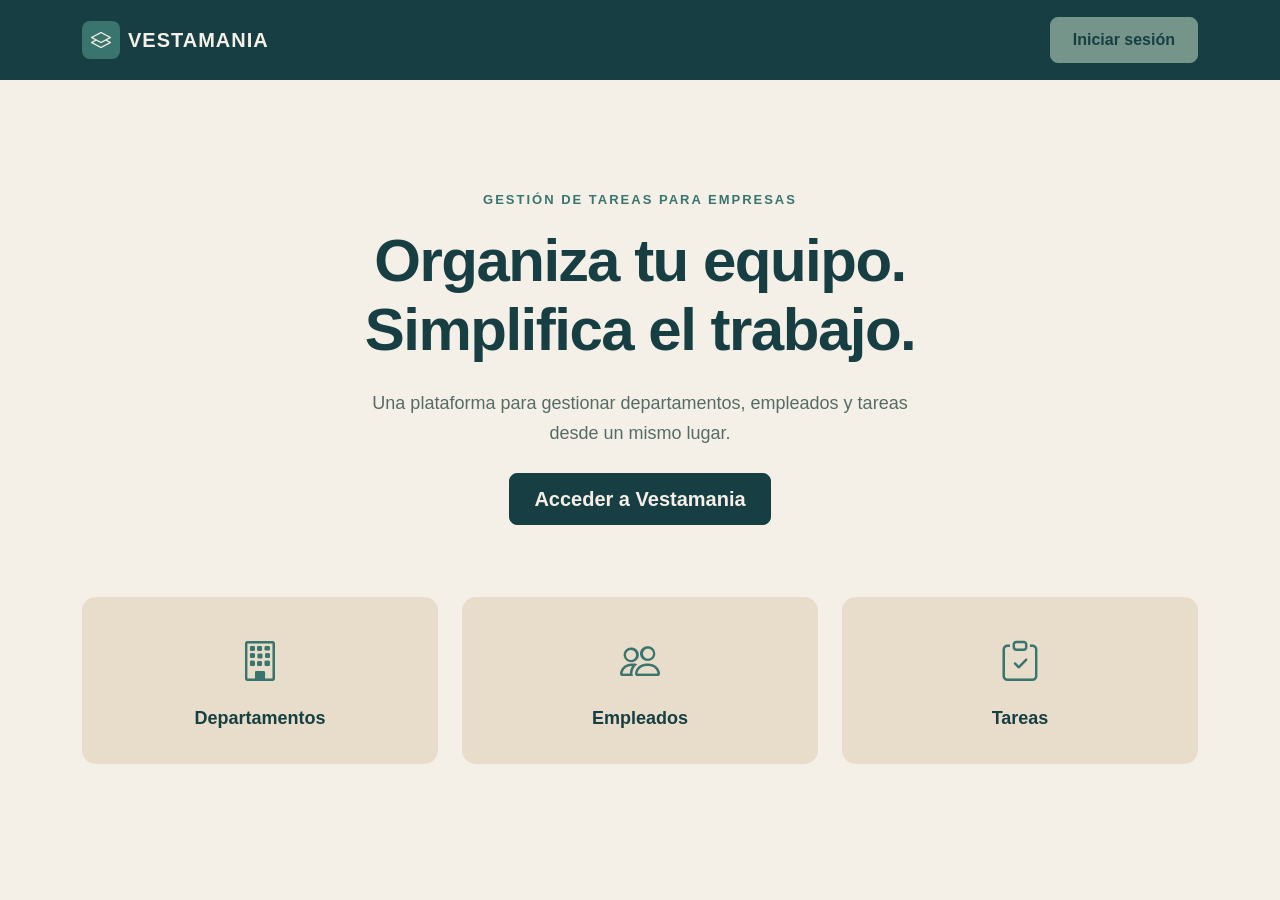
==== Front/index.html @ 33fcc85e "Commit css js" ====
<!DOCTYPE html>
<html lang="es">

<head>
    <meta charset="UTF-8">
    <meta name="viewport" content="width=device-width, initial-scale=1.0">
    <title>Vestamania | Gestión de tareas</title>

    <!-- Bootstrap 5 -->
    <link href="https://cdn.jsdelivr.net/npm/bootstrap@5.3.8/dist/css/bootstrap.min.css" rel="stylesheet">

    <!-- Bootstrap Icons -->
    <link href="https://cdn.jsdelivr.net/npm/bootstrap-icons@1.13.1/font/bootstrap-icons.min.css" rel="stylesheet">

    <!-- Estilos propios -->
    <link rel="stylesheet" href="../css/style.css">
</head>

<body>

    <!-- BARRA DE NAVEGACIÓN -->
    <header>
        <nav class="navbar navbar-expand-lg bg-white border-bottom">
            <div class="container py-2">

                <a class="navbar-brand d-flex align-items-center gap-2" href="index.html">
                    <span class="logo-icon">
                        <i class="bi bi-layers"></i>
                    </span>
                    <span class="fw-bold">VESTAMANIA</span>
                </a>

                <a href="login.html" class="btn btn-vestamania">
                    Iniciar sesión
                </a>

            </div>
        </nav>
    </header>

    <!-- CONTENIDO PRINCIPAL -->
    <main>
        <section class="hero">
            <div class="container text-center">

                <p class="hero-label mb-3">
                    GESTIÓN DE TAREAS PARA EMPRESAS
                </p>

                <h1 class="hero-title mb-4">
                    Organiza tu equipo.<br>
                    Simplifica el trabajo.
                </h1>

                <p class="hero-description mx-auto mb-4">
                    Una plataforma para gestionar departamentos,
                    empleados y tareas desde un mismo lugar.
                </p>

                <a href="login.html" class="btn btn-vestamania btn-lg px-4">
                    Acceder a Vestamania
                </a>

                <!-- TARJETAS -->
                <div class="row g-4 justify-content-center mt-5">

                    <!-- DEPARTAMENTOS -->
                    <div class="col-12 col-md-4">
                        <button type="button" class="feature-card w-100 h-100 border-0" data-bs-toggle="modal"
                            data-bs-target="#modalDepartamentos">
                            <i class="bi bi-building fs-1"></i>
                            <h3>Departamentos</h3>
                        </button>
                    </div>

                    <!-- EMPLEADOS -->
                    <div class="col-12 col-md-4">
                        <button type="button" class="feature-card w-100 h-100 border-0" data-bs-toggle="modal"
                            data-bs-target="#modalEmpleados">
                            <i class="bi bi-people fs-1"></i>
                            <h3>Empleados</h3>
                        </button>
                    </div>

                    <!-- TAREAS -->
                    <div class="col-12 col-md-4">
                        <button type="button" class="feature-card w-100 h-100 border-0" data-bs-toggle="modal"
                            data-bs-target="#modalTareas">
                            <i class="bi bi-clipboard-check fs-1"></i>
                            <h3>Tareas</h3>
                        </button>
                    </div>

                </div>
        </section>
    </main>
    <!-- ALERTA DE DEPARTAMENTOS -->
    <div class="modal fade" id="modalDepartamentos" tabindex="-1">
        <div class="modal-dialog modal-dialog-centered">
            <div class="modal-content modal-vestamania">

                <div class="modal-header">
                    <h5 class="modal-title">Acceso restringido</h5>
                    <button type="button" class="btn-close" data-bs-dismiss="modal"></button>
                </div>

                <div class="modal-body">
                    Esta sección solo puede verla el administrador.
                </div>

                <div class="modal-footer">
                    <button type="button" class="btn btn-secondary" data-bs-dismiss="modal">Cerrar</button>
                    <a href="login.html" class="btn btn-vestamania">
                        Iniciar sesión
                    </a>
                </div>

            </div>
        </div>
    </div>

    <!-- ALERTA DE EMPLEADOS -->
    <div class="modal fade" id="modalEmpleados" tabindex="-1">
        <div class="modal-dialog modal-dialog-centered">
            <div class="modal-content modal-vestamania">

                <div class="modal-header">
                    <h5 class="modal-title">Acceso restringido</h5>
                    <button type="button" class="btn-close" data-bs-dismiss="modal"></button>
                </div>

                <div class="modal-body">
                    Esta sección solo puede verla el administrador.
                </div>

                <div class="modal-footer">
                    <button type="button" class="btn btn-secondary" data-bs-dismiss="modal">Cerrar</button>
                    <a href="login.html" class="btn btn-vestamania">
                        Iniciar sesión
                    </a>
                </div>

            </div>
        </div>
    </div>

    <!-- ALERTA DE TAREAS -->
    <div class="modal fade" id="modalTareas" tabindex="-1">
        <div class="modal-dialog modal-dialog-centered">
            <div class="modal-content modal-vestamania">

                <div class="modal-header">
                    <h5 class="modal-title">Iniciar sesión</h5>
                    <button type="button" class="btn-close" data-bs-dismiss="modal"></button>
                </div>

                <div class="modal-body">
                    Inicia sesión para consultar tus tareas asignadas.
                </div>

                <div class="modal-footer">
                    <button type="button" class="btn btn-secondary" data-bs-dismiss="modal">Cerrar</button>
                    <a href="login.html" class="btn btn-vestamania">
                        Iniciar sesión
                    </a>
                </div>

            </div>
        </div>
    </div>
    <!-- Bootstrap JavaScript -->
    <script src="https://cdn.jsdelivr.net/npm/bootstrap@5.3.8/dist/js/bootstrap.bundle.min.js"></script>

    <!-- JavaScript propio -->
    <script src="../js/main.js"></script>

</body>

</html>
---- css/style.css ----
/* =====================================
   VESTAMANIA - ESTILOS GENERALES
   ===================================== */

:root {
    --petroleo: #173F43;
    --verde: #39746E;
    --cobre: #B87955;
    --arena: #E8DDCA;
    --crema: #F5F0E7;
    --texto-secundario: #566B65;
}

body {
    font-family: "Segoe UI", Arial, sans-serif;
    background-color: var(--crema);
    color: var(--petroleo);
}

/* =====================================
   BARRA DE NAVEGACION
   ===================================== */

.navbar {
    background-color: var(--petroleo) !important;
    border-bottom: none !important;
}

.navbar-brand,
.navbar-brand:hover {
    color: var(--crema);
    letter-spacing: 1px;
}

.logo-icon {
    display: inline-flex;
    align-items: center;
    justify-content: center;
    width: 38px;
    height: 38px;
    border-radius: 8px;
    background-color: var(--verde);
    color: var(--crema);
    font-size: 20px;
}

/* Enlace de volver al inicio del login */

.navbar a.text-secondary {
    color: var(--crema) !important;
}

.navbar a.text-secondary:hover {
    color: var(--cobre) !important;
}

/* =====================================
   BOTONES PERSONALIZADOS
   ===================================== */

.btn-vestamania {
    background-color: var(--petroleo);
    color: var(--crema);
    border: 1px solid var(--petroleo);
    border-radius: 8px;
    padding: 10px 22px;
    font-weight: 600;
    transition: all 0.2s ease;
}

.btn-vestamania:hover {
    background-color: var(--verde);
    border-color: var(--verde);
    color: var(--crema);
}

.navbar .btn-vestamania {
    background-color: #75958A;
    border-color: #75958A;
    color: #173F43;
}

.navbar .btn-vestamania:hover {
    background-color: #5F7E74;
    border-color: #5F7E74;
    color: #FFFFFF;
}

/* =====================================
   INDEX - PAGINA PRINCIPAL
   ===================================== */

.hero {
    background-color: var(--crema);
    padding: 110px 0 100px;
}

.hero-label {
    color: var(--verde);
    font-size: 13px;
    font-weight: 700;
    letter-spacing: 2px;
}

.hero-title {
    color: var(--petroleo);
    font-size: clamp(36px, 5vw, 60px);
    font-weight: 700;
    line-height: 1.15;
    letter-spacing: -1.5px;
}

.hero-description {
    max-width: 580px;
    color: var(--texto-secundario);
    font-size: 18px;
    line-height: 1.7;
}

/* Tarjetas de departamentos, empleados y tareas */

.feature-card {
    background-color: var(--arena);
    color: var(--petroleo);
    border-radius: 14px;
    padding: 35px 20px;
    transition: transform 0.2s ease,
                box-shadow 0.2s ease;
}

.feature-card i {
    color: var(--verde);
}

.feature-card:hover {
    transform: translateY(-5px);
    box-shadow: 0 10px 25px rgba(23, 63, 67, 0.12);
}

.feature-card h3 {
    font-size: 18px;
    font-weight: 600;
    margin-top: 16px;
    margin-bottom: 0;
}

/* =====================================
   LOGIN - INICIO DE SESION
   ===================================== */

.login-page {
    background-color: var(--crema);
    min-height: 100vh;
}

.login-content {
    min-height: calc(100vh - 75px);
    padding-top: 35px;
    padding-bottom: 35px;
}

.login-card {
    background-color: #FFFDF9;
    border: 1px solid var(--arena);
    border-radius: 16px;
}

.login-card h1 {
    color: var(--petroleo);
}

.login-card .text-secondary {
    color: var(--texto-secundario) !important;
}

.login-card .form-label {
    color: var(--petroleo);
    font-weight: 500;
}

.login-card .form-control {
    padding: 12px;
    border-color: #C9C4B8;
}

.login-card .form-control:focus {
    border-color: var(--verde);
    box-shadow: 0 0 0 0.2rem rgba(57, 116, 110, 0.15);
}

.login-card .btn-vestamania {
    padding: 12px;
}

.login-card .btn-outline-secondary {
    border-color: #C9C4B8;
    color: var(--verde);
}

.login-card .btn-outline-secondary:hover {
    background-color: var(--arena);
    color: var(--petroleo);
}

/* =====================================
   PANEL DEL ADMINISTRADOR
   ===================================== */

.admin-page {
    background-color: var(--crema);
}

.admin-navbar {
    background-color: var(--petroleo);
    min-height: 76px;
}

.admin-role {
    color: var(--arena);
    font-size: 14px;
}

.admin-icon-btn {
    color: var(--crema);
    font-size: 20px;
    border: none;
}

.admin-icon-btn:hover {
    color: var(--cobre);
}

.admin-sidebar {
    background-color: var(--arena);
    min-height: calc(100vh - 76px);
}

.sidebar-label {
    font-size: 11px;
    font-weight: 700;
    letter-spacing: 2px;
    color: var(--texto-secundario);
}

.admin-sidebar .nav-link {
    color: var(--petroleo);
    padding: 13px 15px;
    border-radius: 9px;
    font-weight: 500;
    transition: background-color 0.2s;
}

.admin-sidebar .nav-link:hover {
    background-color: rgba(57, 116, 110, 0.12);
}

.admin-sidebar .nav-link.active {
    background-color: var(--petroleo);
    color: var(--crema);
}

.admin-main {
    min-height: calc(100vh - 76px);
}

.admin-main h1 {
    color: var(--petroleo);
}

.admin-eyebrow {
    color: var(--verde);
    font-size: 12px;
    font-weight: 700;
    letter-spacing: 2px;
}

.admin-muted {
    color: var(--texto-secundario);
}

/* Tarjetas de estadísticas */

.admin-stat-card {
    background-color: #FFFDF9;
    border: 1px solid var(--arena);
    border-radius: 14px;
    padding: 25px;
    height: 100%;
}

.admin-stat-card i {
    color: var(--verde);
    font-size: 28px;
}

.admin-stat-card p {
    margin: 16px 0 8px;
    color: var(--texto-secundario);
    font-size: 14px;
}

.admin-stat-card h2 {
    color: var(--petroleo);
    font-size: 28px;
    font-weight: 700;
    margin: 0;
}

/* Caja de accesos rápidos */

.admin-panel-box {
    background-color: #FFFDF9;
    border: 1px solid var(--arena);
    border-radius: 14px;
    padding: 30px;
}

.btn-cobre {
    background-color: var(--cobre);
    border: 1px solid var(--cobre);
    color: var(--petroleo);
    border-radius: 8px;
    padding: 10px 20px;
    font-weight: 600;
}

.btn-cobre:hover {
    background-color: var(--arena);
    border-color: var(--arena);
    color: var(--petroleo);
}

/* Adaptación a pantallas pequeñas */

@media (max-width: 991px) {
    .admin-sidebar {
        min-height: auto;
    }

    .admin-main {
        min-height: auto;
    }
}


/* =====================================
   GESTIÓN DE DEPARTAMENTOS
   ===================================== */

.tabla-vestamania {
    --bs-table-bg: transparent;
    --bs-table-hover-bg: #F5F0E7;
}

.tabla-vestamania thead th {
    color: var(--petroleo);
    font-size: 14px;
    border-bottom: 2px solid var(--arena);
    padding: 15px 12px;
}

.tabla-vestamania tbody td {
    padding: 16px 12px;
    color: var(--texto-secundario);
    border-bottom-color: var(--arena);
}

.btn-accion {
    border: none;
    background: transparent;
    font-size: 18px;
    padding: 5px 9px;
}

.btn-editar {
    color: var(--verde);
}

.btn-eliminar {
    color: #A65C48;
}

.btn-accion:hover {
    background-color: var(--crema);
    border-radius: 6px;
}

.modal-vestamania {
    background-color: #FFFDF9;
    border: none;
    border-radius: 14px;
}

.modal-vestamania .modal-header,
.modal-vestamania .modal-footer {
    border-color: var(--arena);
}

.modal-vestamania .modal-title {
    color: var(--petroleo);
    font-weight: 700;
}

/* =====================================
   PAGINA DE EMPLEADOS
   ===================================== */

/* Etiqueta de empleado activo */

.badge-activo {
    background-color: #DDECE4;
    color: #27654C;
    padding: 7px 12px;
    font-weight: 600;
    border-radius: 20px;
}

/* Etiqueta de empleado inactivo */

.badge-inactivo {
    background-color: #F1DDD2;
    color: #94563D;
    padding: 7px 12px;
    font-weight: 600;
    border-radius: 20px;
}

/* Campos del formulario */

.modal-vestamania .form-control,
.modal-vestamania .form-select {
    border: 1px solid #C9C4B8;
    border-radius: 8px;
    padding: 11px 12px;
}

.modal-vestamania .form-control:focus,
.modal-vestamania .form-select:focus {
    border-color: var(--verde);
    box-shadow: 0 0 0 0.2rem rgba(57, 116, 110, 0.15);
}

/* Buscador */

.admin-panel-box .input-group-text {
    background-color: var(--arena);
    border-color: #C9C4B8;
    color: var(--petroleo);
}



/* =====================================
   GESTIÓN DE TAREAS - VESTAMANIA
   ===================================== */

/* Tarjetas de resumen */

.tarea-resumen {
    background-color: #FFFDF9;
    border: 1px solid var(--arena);
    border-radius: 14px;
    padding: 25px;
    height: 100%;
}

.tarea-resumen-icon {
    width: 45px;
    height: 45px;
    background-color: var(--arena);
    color: var(--verde);
    border-radius: 10px;

    display: flex;
    align-items: center;
    justify-content: center;

    font-size: 22px;
}

.tarea-resumen p {
    margin-top: 18px;
    margin-bottom: 5px;
    color: var(--texto-secundario);
    font-size: 14px;
}

.tarea-resumen h2 {
    color: var(--petroleo);
    font-size: 30px;
    font-weight: 700;
    margin-bottom: 0;
}

/* Estados de las tareas */

.estado-pendiente {
    background-color: #F4E3D8;
    color: #865137;
}

.estado-curso {
    background-color: #DCEBE7;
    color: #265F5B;
}

.estado-finalizada {
    background-color: #E2ECDD;
    color: #386444;
}

.estado-pendiente,
.estado-curso,
.estado-finalizada {
    padding: 8px 12px;
    border-radius: 20px;
    font-weight: 600;
}

/* Prioridad */

.prioridad-alta {
    color: #A34B3F;
    font-weight: 600;
}

.prioridad-media {
    color: #9B6B37;
    font-weight: 600;
}

.prioridad-baja {
    color: #39746E;
    font-weight: 600;
}

/* Filtros */

.admin-panel-box .form-select,
.admin-panel-box .form-control {
    border-color: #C9C4B8;
    border-radius: 8px;
    color: var(--petroleo);
}

.admin-panel-box .form-select:focus,
.admin-panel-box .form-control:focus {
    border-color: var(--verde);
    box-shadow: 0 0 0 0.2rem rgba(57, 116, 110, 0.15);
}




/* =====================================
   PANEL DEL EMPLEADO - VESTAMANIA
   ===================================== */

.empleado-page {
    background-color: var(--crema);
    min-height: 100vh;
}

/* Barra superior */

.empleado-navbar {
    background-color: var(--petroleo);
    min-height: 76px;
}

.empleado-rol {
    color: var(--arena);
    font-size: 14px;
}

.empleado-notificacion {
    color: var(--crema);
    border: none;
    font-size: 20px;
}

.empleado-notificacion:hover {
    color: var(--cobre);
}

/* Contenido principal */

.empleado-main {
    max-width: 1050px;
    padding-top: 65px;
    padding-bottom: 65px;
}

.empleado-main h1 {
    color: var(--petroleo);
    font-size: clamp(28px, 4vw, 40px);
}

/* Tarjeta de tarea actual */

.tarea-actual {
    background-color: #FFFDF9;
    border: 1px solid var(--arena);
    border-radius: 16px;
    padding: 35px;
    box-shadow: 0 6px 20px rgba(23, 63, 67, 0.06);
}

.tarea-actual h2 {
    color: var(--petroleo);
}

.tarea-actual h2 i {
    color: var(--verde);
}

.tarea-titulo {
    color: var(--petroleo);
    font-size: 26px;
    font-weight: 700;
}

/* Información de la tarea */

.tarea-detalles {
    background-color: var(--crema);
    border-radius: 10px;
    padding: 18px;
    color: var(--texto-secundario);
}

.tarea-detalles i {
    color: var(--verde);
}

/* Botones */

.empleado-btn-tarea {
    padding: 14px 18px;
    font-size: 15px;
}

.btn-verde {
    background-color: var(--verde);
    color: var(--crema);
    border: 1px solid var(--verde);
    border-radius: 8px;
    padding: 11px 20px;
    font-weight: 600;
}

.btn-verde:hover {
    background-color: var(--petroleo);
    border-color: var(--petroleo);
    color: var(--crema);
}

/* Comunicación interna */

.empleado-comunicacion {
    background-color: var(--arena);
    border-radius: 14px;
    padding: 30px;
}

.empleado-comunicacion h2 {
    color: var(--petroleo);
}

.empleado-comunicacion h2 i {
    color: var(--verde);
}

.empleado-comunicacion p {
    color: var(--texto-secundario);
    line-height: 1.7;
}

/* Adaptación a móviles */

@media (max-width: 768px) {

    .empleado-main {
        padding-top: 40px;
        padding-bottom: 40px;
    }

    .tarea-actual {
        padding: 25px 20px;
    }

    .tarea-titulo {
        font-size: 22px;
    }

    .empleado-comunicacion {
        padding: 25px 20px;
    }

    .empleado-comunicacion .btn-verde {
        width: 100%;
    }

}

/* =====================================
   MENSAJERÍA - VESTAMANIA
   ===================================== */

/* Página */

.mensajes-page {
    background-color: var(--crema);
    min-height: 100vh;
}

.mensajes-navbar {
    background-color: var(--petroleo);
    min-height: 76px;
}

.mensajes-main {
    padding-top: 40px;
    padding-bottom: 40px;
}

.mensajes-main h1 {
    color: var(--petroleo);
}

/* Contenedor general del chat */

.mensajes-contenedor {
    background-color: #FFFDF9;
    border: 1px solid var(--arena);
    border-radius: 16px;
    overflow: hidden;
    min-height: 610px;
}

/* Columna de conversaciones */

.mensajes-sidebar {
    background-color: var(--arena);
    border-right: 1px solid #D3C6B4;
}

.mensajes-sidebar h2 {
    color: var(--petroleo);
}

.mensajes-seccion {
    color: var(--texto-secundario);
    font-size: 11px;
    font-weight: 700;
    letter-spacing: 1.5px;
}

.mensajes-sidebar .input-group-text {
    background-color: #FFFDF9;
    border-color: #C9C4B8;
    color: var(--verde);
}

.mensajes-sidebar .form-control {
    border-color: #C9C4B8;
}

/* Elementos de conversación */

.conversacion-item {
    display: flex;
    align-items: center;
    gap: 12px;
    padding: 13px;
    border-radius: 10px;
    text-decoration: none;
    color: var(--petroleo);
    transition: background-color 0.2s;
}

.conversacion-item:hover {
    background-color: #D8CBB8;
    color: var(--petroleo);
}

.conversacion-item.seleccionado {
    background-color: var(--petroleo);
    color: var(--crema);
}

.conversacion-item strong {
    display: block;
    font-size: 14px;
}

.conversacion-item small {
    display: block;
    font-size: 12px;
    opacity: 0.75;
}

.conversacion-icono,
.conversacion-avatar {
    width: 42px;
    height: 42px;
    flex-shrink: 0;
    border-radius: 10px;
    background-color: #DCEBE7;
    color: var(--verde);

    display: flex;
    align-items: center;
    justify-content: center;

    font-size: 18px;
}

.conversacion-avatar {
    border-radius: 50%;
    font-size: 12px;
    font-weight: 700;
}

.conversacion-item.seleccionado .conversacion-icono {
    background-color: var(--verde);
    color: var(--crema);
}

/* Zona del chat */

.mensajes-chat {
    display: flex;
    flex-direction: column;
    min-height: 610px;
    background-color: #FFFDF9;
}

/* Cabecera */

.chat-cabecera {
    display: flex;
    align-items: center;
    justify-content: space-between;
    gap: 15px;

    padding: 20px 25px;
    border-bottom: 1px solid var(--arena);
}

.chat-cabecera h2 {
    color: var(--petroleo);
}

.chat-icono {
    display: flex;
    align-items: center;
    justify-content: center;

    width: 45px;
    height: 45px;
    border-radius: 10px;

    background-color: #DCEBE7;
    color: var(--verde);
    font-size: 22px;
}

.chat-tipo {
    background-color: var(--arena);
    color: var(--petroleo);
    padding: 8px 12px;
}

/* Área de mensajes */

.chat-mensajes {
    display: flex;
    flex-direction: column;
    gap: 18px;
    flex: 1;

    padding: 30px;
    background-color: #F9F6F0;
}

.chat-fecha {
    align-self: center;
    background-color: var(--arena);
    color: var(--texto-secundario);

    padding: 6px 16px;
    border-radius: 20px;
    font-size: 12px;
    margin-bottom: 8px;
}

/* Mensajes recibidos */

.mensaje-recibido {
    align-self: flex-start;
    max-width: 75%;

    padding: 14px 18px;
    background-color: #FFFFFF;
    border: 1px solid var(--arena);
    border-radius: 14px 14px 14px 4px;

    color: var(--petroleo);
    font-size: 14px;
}

.mensaje-autor {
    display: block;
    color: var(--verde);
    font-weight: 700;
    font-size: 12px;
    margin-bottom: 7px;
}

/* Mensajes enviados */

.mensaje-enviado {
    align-self: flex-end;
    max-width: 75%;

    padding: 14px 18px;
    background-color: #DCEBE7;
    border-radius: 14px 14px 4px 14px;

    color: var(--petroleo);
    font-size: 14px;
}

.mensaje-hora {
    display: block;
    color: var(--texto-secundario);
    font-size: 11px;
    text-align: right;
    margin-top: 5px;
}

/* Zona para escribir */

.chat-escribir {
    background-color: #FFFDF9;
    border-top: 1px solid var(--arena);
    padding: 20px 25px;
}

.chat-escribir .form-control {
    padding: 13px 15px;
    border-color: #C9C4B8;
    border-radius: 9px;
}

.chat-escribir .form-control:focus {
    border-color: var(--verde);
    box-shadow: 0 0 0 0.2rem rgba(57, 116, 110, 0.15);
}

.chat-btn-enviar {
    min-width: 48px;
    height: 48px;
    font-size: 18px;
}

/* Adaptación a móviles */

@media (max-width: 767px) {

    .mensajes-sidebar {
        border-right: none;
        border-bottom: 1px solid #D3C6B4;
    }

    .mensajes-chat {
        min-height: 480px;
    }

    .chat-cabecera,
    .chat-escribir {
        padding: 16px;
    }

    .chat-mensajes {
        padding: 18px;
    }

    .mensaje-recibido,
    .mensaje-enviado {
        max-width: 90%;
    }
}


/* =====================================
   CHAT PRIVADO - VESTAMANIA
   ===================================== */

.chat-titulo-pagina {
    color: var(--petroleo);
}

/* Ventana principal del empleado */

.chat-privado {
    max-width: 950px;
    margin: 0 auto;
    background-color: #FFFDF9;
    border: 1px solid var(--arena);
    border-radius: 16px;
    overflow: hidden;
}

/* Cabecera de conversación */

.chat-privado-cabecera {
    display: flex;
    align-items: center;
    gap: 15px;
    padding: 20px 25px;
    background-color: #FFFDF9;
    border-bottom: 1px solid var(--arena);
}

.chat-privado-cabecera h2 {
    color: var(--petroleo);
}

.chat-avatar {
    width: 48px;
    height: 48px;
    flex-shrink: 0;
    border-radius: 50%;
    background-color: #DCEBE7;
    color: var(--verde);

    display: flex;
    align-items: center;
    justify-content: center;

    font-size: 24px;
}

/* Zona donde aparecerán los mensajes */

.chat-privado-mensajes {
    min-height: 430px;
    padding: 25px;
    background-color: #F9F6F0;

    display: flex;
    flex-direction: column;
    gap: 15px;

    overflow-y: auto;
}

/* Estado inicial sin mensajes */

.chat-sin-mensajes {
    margin: auto;
    max-width: 350px;
    text-align: center;
    color: var(--texto-secundario);
}

.chat-sin-mensajes i {
    font-size: 45px;
    color: var(--verde);
}

.chat-sin-mensajes h3 {
    color: var(--petroleo);
}

/* Zona para escribir */

.chat-privado-pie {
    padding: 20px;
    background-color: #FFFDF9;
    border-top: 1px solid var(--arena);
}

.chat-privado-pie .form-control {
    padding: 13px;
    border: 1px solid #C9C4B8;
    border-radius: 9px;
}

.chat-privado-pie .form-control:focus {
    border-color: var(--verde);
    box-shadow: 0 0 0 0.2rem rgba(57, 116, 110, 0.15);
}

.chat-boton-enviar {
    min-width: 50px;
    height: 50px;
    font-size: 19px;
}

/* =====================================
   VISTA DEL ADMINISTRADOR
   ===================================== */

.chat-admin-contenedor {
    background-color: #FFFDF9;
    border: 1px solid var(--arena);
    border-radius: 16px;
    overflow: hidden;
}

.chat-admin-sidebar {
    background-color: var(--arena);
    border-right: 1px solid #D3C6B4;
}

.chat-admin-sidebar h2 {
    color: var(--petroleo);
}

.chat-admin-sidebar .input-group-text {
    background-color: #FFFDF9;
    border-color: #C9C4B8;
    color: var(--verde);
}

.chat-admin-sidebar .form-control {
    border-color: #C9C4B8;
}

.chat-admin-sidebar #listaConversaciones {
    color: var(--texto-secundario);
}

/* Conversación abierta */

.chat-admin-conversacion {
    display: flex;
    flex-direction: column;
    min-height: 610px;
}

.chat-admin-conversacion .chat-privado-mensajes {
    flex: 1;
}

/* Preparado para los mensajes reales */

.chat-burbuja-recibida {
    align-self: flex-start;
    max-width: 75%;
    padding: 14px 18px;
    border-radius: 14px 14px 14px 4px;
    background-color: #FFFDF9;
    border: 1px solid var(--arena);
    color: var(--petroleo);
}

.chat-burbuja-enviada {
    align-self: flex-end;
    max-width: 75%;
    padding: 14px 18px;
    border-radius: 14px 14px 4px 14px;
    background-color: #DCEBE7;
    color: var(--petroleo);
}

/* Adaptación a móviles */

@media (max-width: 767px) {

    .chat-admin-sidebar {
        border-right: none;
        border-bottom: 1px solid #D3C6B4;
    }

    .chat-privado-cabecera {
        padding: 15px;
    }

    .chat-privado-mensajes {
        min-height: 350px;
        padding: 15px;
    }

    .chat-privado-pie {
        padding: 12px;
    }

    .chat-burbuja-recibida,
    .chat-burbuja-enviada {
        max-width: 90%;
    }
}

/* Adaptación para móviles */

@media (max-width: 768px) {

    .tarea-resumen {
        padding: 20px;
    }

    .tarea-resumen h2 {
        font-size: 26px;
    }

}




























































































/* =====================================
   DISEÑO RESPONSIVE
   ===================================== */

@media (max-width: 768px) {
    .hero {
        padding: 70px 0;
    }

    .hero-description {
        font-size: 16px;
    }

    .feature-card {
        padding: 25px;
    }
}

@media (max-width: 576px) {
    .login-content {
        min-height: auto;
        padding-top: 60px;
    }
}

/* Tarjetas pulsables del inicio */

button.feature-card {
    cursor: pointer;
    font-family: inherit;
    text-align: center;
}

button.feature-card:focus-visible {
    outline: 3px solid var(--verde);
    outline-offset: 4px;
}
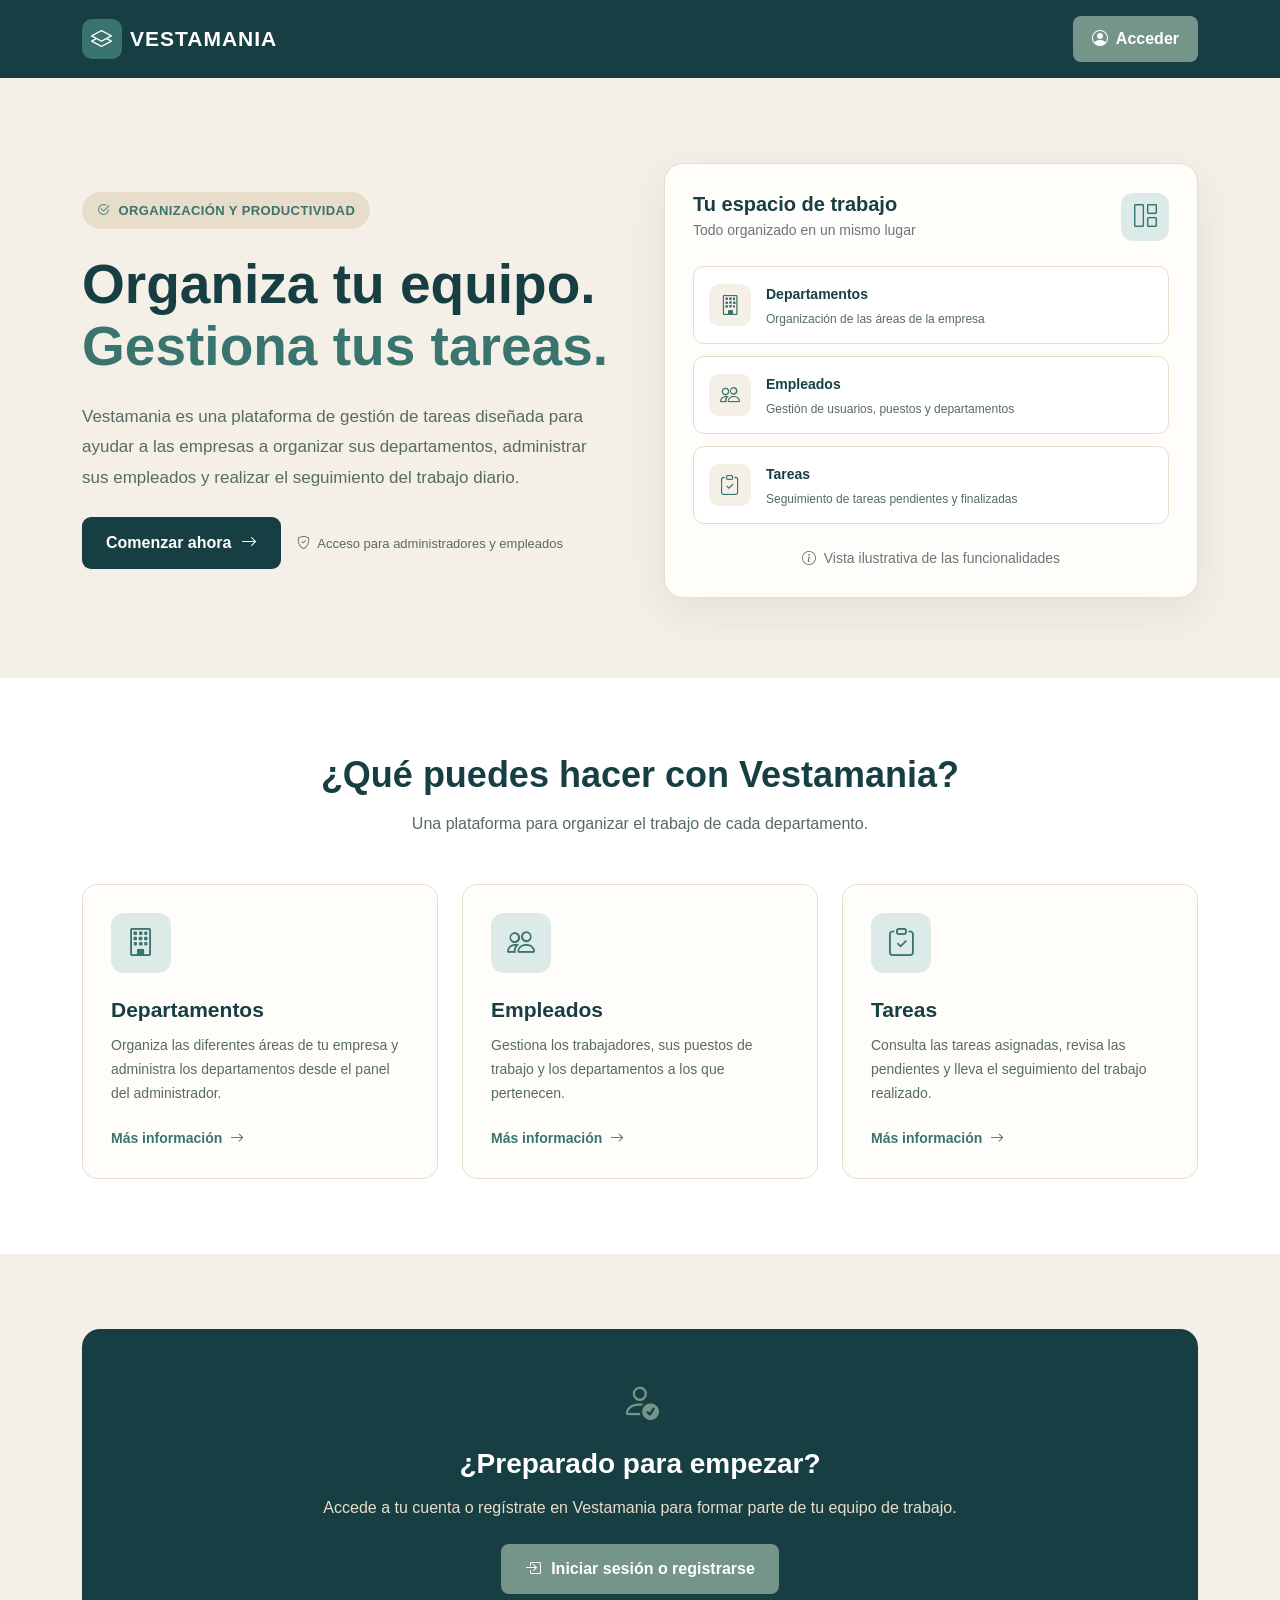
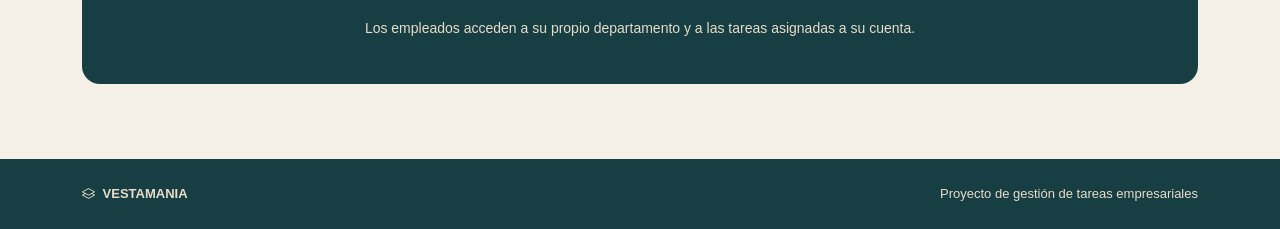
==== commit 753fe636: "Modificaciones cambiadas" ====
--- a/Front/index.html
+++ b/Front/index.html
@@ -1,179 +1,1050 @@
+
 <!DOCTYPE html>
 <html lang="es">
 
 <head>
     <meta charset="UTF-8">
     <meta name="viewport" content="width=device-width, initial-scale=1.0">
+
     <title>Vestamania | Gestión de tareas</title>
 
-    <!-- Bootstrap 5 -->
-    <link href="https://cdn.jsdelivr.net/npm/bootstrap@5.3.8/dist/css/bootstrap.min.css" rel="stylesheet">
-
-    <!-- Bootstrap Icons -->
-    <link href="https://cdn.jsdelivr.net/npm/bootstrap-icons@1.13.1/font/bootstrap-icons.min.css" rel="stylesheet">
-
-    <!-- Estilos propios -->
+    <!-- BOOTSTRAP 5 -->
+    <link
+        href="https://cdn.jsdelivr.net/npm/bootstrap@5.3.8/dist/css/bootstrap.min.css"
+        rel="stylesheet">
+
+    <!-- BOOTSTRAP ICONS -->
+    <link
+        href="https://cdn.jsdelivr.net/npm/bootstrap-icons@1.13.1/font/bootstrap-icons.min.css"
+        rel="stylesheet">
+
+    <!-- CSS DEL PROYECTO -->
     <link rel="stylesheet" href="../css/style.css">
+
+    <!-- ESTILOS DE LA PÁGINA PRINCIPAL -->
+    <style>
+
+        .inicio-pagina {
+            background-color: #F5F0E7;
+            color: #173F43;
+            min-height: 100vh;
+        }
+
+        /* BARRA DE NAVEGACIÓN */
+
+        .inicio-navbar {
+            background-color: #173F43;
+            padding: 14px 0;
+        }
+
+        .inicio-navbar .navbar-brand {
+            color: #FFFFFF;
+            font-size: 21px;
+            font-weight: 800;
+            letter-spacing: 1px;
+        }
+
+        .inicio-navbar .navbar-brand:hover {
+            color: #E8DDCA;
+        }
+
+        .inicio-logo {
+            display: inline-flex;
+            align-items: center;
+            justify-content: center;
+
+            width: 40px;
+            height: 40px;
+
+            background-color: #39746E;
+            border-radius: 10px;
+            color: #FFFFFF;
+            font-size: 21px;
+        }
+
+        .inicio-btn-acceso {
+            background-color: #75958A;
+            color: #FFFFFF;
+            border: none;
+            border-radius: 8px;
+            padding: 11px 19px;
+            font-weight: 600;
+            text-decoration: none;
+            transition: background-color 0.2s;
+        }
+
+        .inicio-btn-acceso:hover {
+            background-color: #5F7E74;
+            color: #FFFFFF;
+        }
+
+        /* PRESENTACIÓN */
+
+        .inicio-hero {
+            padding: 85px 0 80px;
+        }
+
+        .inicio-etiqueta {
+            display: inline-flex;
+            align-items: center;
+            gap: 8px;
+
+            padding: 9px 15px;
+
+            background-color: #E8DDCA;
+            color: #39746E;
+            border-radius: 30px;
+
+            font-size: 13px;
+            font-weight: 700;
+            letter-spacing: 0.4px;
+        }
+
+        .inicio-titulo {
+            font-size: clamp(35px, 4.3vw, 58px);
+            line-height: 1.13;
+            font-weight: 800;
+            color: #173F43;
+        }
+
+        .inicio-titulo span {
+            color: #39746E;
+        }
+
+        .inicio-descripcion {
+            max-width: 570px;
+            font-size: 17px;
+            line-height: 1.8;
+            color: #566B65;
+        }
+
+        .inicio-btn-principal {
+            display: inline-flex;
+            align-items: center;
+            justify-content: center;
+            gap: 10px;
+
+            padding: 14px 24px;
+            border-radius: 9px;
+
+            background-color: #173F43;
+            color: #FFFFFF;
+            text-decoration: none;
+            font-weight: 700;
+
+            transition: background-color 0.2s,
+                        transform 0.2s;
+        }
+
+        .inicio-btn-principal:hover {
+            background-color: #39746E;
+            color: #FFFFFF;
+            transform: translateY(-2px);
+        }
+
+        .inicio-ayuda {
+            color: #566B65;
+            font-size: 13px;
+        }
+
+        /* TARJETA DECORATIVA DEL HERO */
+
+        .inicio-vista {
+            background-color: #FFFDF9;
+            border: 1px solid #E8DDCA;
+            border-radius: 19px;
+            padding: 28px;
+
+            box-shadow: 0 15px 45px rgba(23, 63, 67, 0.09);
+        }
+
+        .inicio-vista-cabecera {
+            display: flex;
+            align-items: center;
+            justify-content: space-between;
+            gap: 12px;
+
+            margin-bottom: 25px;
+        }
+
+        .inicio-vista-icono {
+            display: flex;
+            align-items: center;
+            justify-content: center;
+
+            width: 48px;
+            height: 48px;
+            border-radius: 12px;
+
+            background-color: #DCEBE7;
+            color: #39746E;
+            font-size: 23px;
+        }
+
+        .inicio-vista-fila {
+            display: flex;
+            align-items: center;
+            gap: 15px;
+
+            padding: 15px;
+            margin-bottom: 12px;
+
+            border: 1px solid #E8DDCA;
+            border-radius: 11px;
+            background-color: #FFFFFF;
+        }
+
+        .inicio-vista-fila:last-child {
+            margin-bottom: 0;
+        }
+
+        .inicio-vista-fila > i {
+            display: flex;
+            align-items: center;
+            justify-content: center;
+
+            width: 42px;
+            height: 42px;
+            flex-shrink: 0;
+
+            background-color: #F5F0E7;
+            color: #39746E;
+            border-radius: 10px;
+            font-size: 20px;
+        }
+
+        .inicio-vista-fila strong {
+            color: #173F43;
+            font-size: 14px;
+        }
+
+        .inicio-vista-fila p {
+            margin: 4px 0 0;
+            color: #566B65;
+            font-size: 12px;
+        }
+
+        /* FUNCIONALIDADES */
+
+        .inicio-seccion {
+            padding: 75px 0;
+            background-color: #FFFFFF;
+        }
+
+        .inicio-seccion-titulo {
+            font-size: clamp(27px, 3vw, 36px);
+            font-weight: 800;
+            color: #173F43;
+        }
+
+        .inicio-seccion-descripcion {
+            color: #566B65;
+            font-size: 16px;
+        }
+
+        .inicio-tarjeta {
+            display: block;
+            width: 100%;
+            height: 100%;
+            padding: 28px;
+            text-align: left;
+
+            border: 1px solid #E8DDCA;
+            border-radius: 15px;
+            background-color: #FFFDF9;
+
+            cursor: pointer;
+            transition: transform 0.2s,
+                        box-shadow 0.2s,
+                        border-color 0.2s;
+        }
+
+        .inicio-tarjeta:hover {
+            transform: translateY(-5px);
+            border-color: #75958A;
+            box-shadow: 0 12px 28px rgba(23, 63, 67, 0.09);
+        }
+
+        .inicio-tarjeta:focus-visible {
+            outline: 3px solid #39746E;
+            outline-offset: 3px;
+        }
+
+        .inicio-tarjeta-icono {
+            display: flex;
+            align-items: center;
+            justify-content: center;
+
+            width: 60px;
+            height: 60px;
+            margin-bottom: 24px;
+
+            background-color: #DCEBE7;
+            color: #39746E;
+            border-radius: 13px;
+            font-size: 28px;
+        }
+
+        .inicio-tarjeta h3 {
+            font-size: 21px;
+            font-weight: 700;
+            color: #173F43;
+        }
+
+        .inicio-tarjeta p {
+            margin: 12px 0 20px;
+            color: #566B65;
+            line-height: 1.7;
+            font-size: 14px;
+        }
+
+        .inicio-tarjeta-enlace {
+            color: #39746E;
+            font-size: 14px;
+            font-weight: 700;
+        }
+
+        /* ACCESO Y REGISTRO */
+
+        .inicio-acceso {
+            padding: 75px 0;
+        }
+
+        .inicio-acceso-caja {
+            padding: 45px 30px;
+
+            background-color: #173F43;
+            border-radius: 18px;
+            text-align: center;
+        }
+
+        .inicio-acceso-caja h2 {
+            color: #FFFFFF;
+            font-weight: 800;
+        }
+
+        .inicio-acceso-caja p {
+            color: #E8DDCA;
+        }
+
+        .inicio-btn-claro {
+            display: inline-flex;
+            align-items: center;
+            gap: 10px;
+
+            padding: 13px 24px;
+
+            background-color: #75958A;
+            border-radius: 8px;
+            color: #FFFFFF;
+
+            font-weight: 700;
+            text-decoration: none;
+        }
+
+        .inicio-btn-claro:hover {
+            background-color: #5F7E74;
+            color: #FFFFFF;
+        }
+
+        /* FOOTER */
+
+        .inicio-footer {
+            padding: 25px 0;
+            background-color: #173F43;
+            color: #E8DDCA;
+            font-size: 13px;
+        }
+
+        /* MÓVILES */
+
+        @media (max-width: 768px) {
+
+            .inicio-hero {
+                padding: 55px 0;
+            }
+
+            .inicio-seccion,
+            .inicio-acceso {
+                padding: 50px 0;
+            }
+
+            .inicio-vista {
+                padding: 20px;
+            }
+
+            .inicio-tarjeta {
+                padding: 23px;
+            }
+
+        }
+
+    </style>
+
 </head>
 
-<body>
-
-    <!-- BARRA DE NAVEGACIÓN -->
-    <header>
-        <nav class="navbar navbar-expand-lg bg-white border-bottom">
-            <div class="container py-2">
-
-                <a class="navbar-brand d-flex align-items-center gap-2" href="index.html">
-                    <span class="logo-icon">
-                        <i class="bi bi-layers"></i>
-                    </span>
-                    <span class="fw-bold">VESTAMANIA</span>
-                </a>
-
-                <a href="login.html" class="btn btn-vestamania">
-                    Iniciar sesión
-                </a>
+<body class="inicio-pagina">
+
+    <!-- =====================================
+         BARRA DE NAVEGACIÓN
+         ===================================== -->
+
+    <nav class="navbar inicio-navbar">
+
+        <div class="container">
+
+            <!-- LOGOTIPO -->
+            <a class="navbar-brand d-flex align-items-center gap-2"
+               href="index.html">
+
+                <span class="inicio-logo">
+                    <i class="bi bi-layers"></i>
+                </span>
+
+                VESTAMANIA
+
+            </a>
+
+            <!-- ACCESO -->
+            <a href="login.html"
+               class="inicio-btn-acceso">
+
+                <i class="bi bi-person-circle me-1"></i>
+                Acceder
+
+            </a>
+
+        </div>
+
+    </nav>
+
+
+    <!-- =====================================
+         PRESENTACIÓN PRINCIPAL
+         ===================================== -->
+
+    <main>
+
+        <section class="inicio-hero">
+
+            <div class="container">
+
+                <div class="row align-items-center g-5">
+
+                    <!-- TEXTO PRINCIPAL -->
+                    <div class="col-lg-6">
+
+                        <span class="inicio-etiqueta mb-4">
+
+                            <i class="bi bi-check2-circle"></i>
+                            ORGANIZACIÓN Y PRODUCTIVIDAD
+
+                        </span>
+
+                        <h1 class="inicio-titulo mb-4">
+
+                            Organiza tu equipo.
+                            <span>
+                                Gestiona tus tareas.
+                            </span>
+
+                        </h1>
+
+                        <p class="inicio-descripcion mb-4">
+
+                            Vestamania es una plataforma de gestión
+                            de tareas diseñada para ayudar a las
+                            empresas a organizar sus departamentos,
+                            administrar sus empleados y realizar
+                            el seguimiento del trabajo diario.
+
+                        </p>
+
+                        <div class="d-flex flex-wrap
+                                    align-items-center gap-3">
+
+                            <a href="login.html"
+                               class="inicio-btn-principal">
+
+                                Comenzar ahora
+
+                                <i class="bi bi-arrow-right"></i>
+
+                            </a>
+
+                            <span class="inicio-ayuda">
+
+                                <i class="bi bi-shield-check me-1"></i>
+
+                                Acceso para administradores
+                                y empleados
+
+                            </span>
+
+                        </div>
+
+                    </div>
+
+
+                    <!-- VISTA ILUSTRATIVA -->
+                    <div class="col-lg-6">
+
+                        <div class="inicio-vista">
+
+                            <div class="inicio-vista-cabecera">
+
+                                <div>
+
+                                    <h2 class="h5 fw-bold mb-1">
+                                        Tu espacio de trabajo
+                                    </h2>
+
+                                    <p class="small text-secondary mb-0">
+                                        Todo organizado en un mismo lugar
+                                    </p>
+
+                                </div>
+
+                                <span class="inicio-vista-icono">
+                                    <i class="bi bi-grid-1x2"></i>
+                                </span>
+
+                            </div>
+
+                            <!-- DEPARTAMENTOS -->
+                            <div class="inicio-vista-fila">
+
+                                <i class="bi bi-building"></i>
+
+                                <div>
+
+                                    <strong>
+                                        Departamentos
+                                    </strong>
+
+                                    <p>
+                                        Organización de las áreas
+                                        de la empresa
+                                    </p>
+
+                                </div>
+
+                            </div>
+
+                            <!-- EMPLEADOS -->
+                            <div class="inicio-vista-fila">
+
+                                <i class="bi bi-people"></i>
+
+                                <div>
+
+                                    <strong>
+                                        Empleados
+                                    </strong>
+
+                                    <p>
+                                        Gestión de usuarios,
+                                        puestos y departamentos
+                                    </p>
+
+                                </div>
+
+                            </div>
+
+                            <!-- TAREAS -->
+                            <div class="inicio-vista-fila">
+
+                                <i class="bi bi-clipboard-check"></i>
+
+                                <div>
+
+                                    <strong>
+                                        Tareas
+                                    </strong>
+
+                                    <p>
+                                        Seguimiento de tareas
+                                        pendientes y finalizadas
+                                    </p>
+
+                                </div>
+
+                            </div>
+
+                            <p class="small text-secondary
+                                      text-center mt-4 mb-0">
+
+                                <i class="bi bi-info-circle me-1"></i>
+                                Vista ilustrativa de las funcionalidades
+
+                            </p>
+
+                        </div>
+
+                    </div>
+
+                </div>
 
             </div>
-        </nav>
-    </header>
-
-    <!-- CONTENIDO PRINCIPAL -->
-    <main>
-        <section class="hero">
-            <div class="container text-center">
-
-                <p class="hero-label mb-3">
-                    GESTIÓN DE TAREAS PARA EMPRESAS
-                </p>
-
-                <h1 class="hero-title mb-4">
-                    Organiza tu equipo.<br>
-                    Simplifica el trabajo.
-                </h1>
-
-                <p class="hero-description mx-auto mb-4">
-                    Una plataforma para gestionar departamentos,
-                    empleados y tareas desde un mismo lugar.
-                </p>
-
-                <a href="login.html" class="btn btn-vestamania btn-lg px-4">
-                    Acceder a Vestamania
-                </a>
-
-                <!-- TARJETAS -->
-                <div class="row g-4 justify-content-center mt-5">
+
+        </section>
+
+
+        <!-- =====================================
+             FUNCIONALIDADES
+             ===================================== -->
+
+        <section class="inicio-seccion" id="funcionalidades">
+
+            <div class="container">
+
+                <div class="text-center mb-5">
+
+                    <h2 class="inicio-seccion-titulo mb-3">
+                        ¿Qué puedes hacer con Vestamania?
+                    </h2>
+
+                    <p class="inicio-seccion-descripcion mb-0">
+                        Una plataforma para organizar el trabajo
+                        de cada departamento.
+                    </p>
+
+                </div>
+
+                <div class="row g-4">
 
                     <!-- DEPARTAMENTOS -->
-                    <div class="col-12 col-md-4">
-                        <button type="button" class="feature-card w-100 h-100 border-0" data-bs-toggle="modal"
-                            data-bs-target="#modalDepartamentos">
-                            <i class="bi bi-building fs-1"></i>
-                            <h3>Departamentos</h3>
+                    <div class="col-md-4">
+
+                        <button type="button"
+                                class="inicio-tarjeta"
+                                data-bs-toggle="modal"
+                                data-bs-target="#modalDepartamentos">
+
+                            <span class="inicio-tarjeta-icono">
+
+                                <i class="bi bi-building"></i>
+
+                            </span>
+
+                            <h3>
+                                Departamentos
+                            </h3>
+
+                            <p>
+                                Organiza las diferentes áreas de
+                                tu empresa y administra los
+                                departamentos desde el panel
+                                del administrador.
+                            </p>
+
+                            <span class="inicio-tarjeta-enlace">
+
+                                Más información
+                                <i class="bi bi-arrow-right ms-1"></i>
+
+                            </span>
+
                         </button>
+
                     </div>
 
+
                     <!-- EMPLEADOS -->
-                    <div class="col-12 col-md-4">
-                        <button type="button" class="feature-card w-100 h-100 border-0" data-bs-toggle="modal"
-                            data-bs-target="#modalEmpleados">
-                            <i class="bi bi-people fs-1"></i>
-                            <h3>Empleados</h3>
+                    <div class="col-md-4">
+
+                        <button type="button"
+                                class="inicio-tarjeta"
+                                data-bs-toggle="modal"
+                                data-bs-target="#modalEmpleados">
+
+                            <span class="inicio-tarjeta-icono">
+
+                                <i class="bi bi-people"></i>
+
+                            </span>
+
+                            <h3>
+                                Empleados
+                            </h3>
+
+                            <p>
+                                Gestiona los trabajadores,
+                                sus puestos de trabajo y
+                                los departamentos a los que
+                                pertenecen.
+                            </p>
+
+                            <span class="inicio-tarjeta-enlace">
+
+                                Más información
+                                <i class="bi bi-arrow-right ms-1"></i>
+
+                            </span>
+
                         </button>
+
                     </div>
 
+
                     <!-- TAREAS -->
-                    <div class="col-12 col-md-4">
-                        <button type="button" class="feature-card w-100 h-100 border-0" data-bs-toggle="modal"
-                            data-bs-target="#modalTareas">
-                            <i class="bi bi-clipboard-check fs-1"></i>
-                            <h3>Tareas</h3>
+                    <div class="col-md-4">
+
+                        <button type="button"
+                                class="inicio-tarjeta"
+                                data-bs-toggle="modal"
+                                data-bs-target="#modalTareas">
+
+                            <span class="inicio-tarjeta-icono">
+
+                                <i class="bi bi-clipboard-check"></i>
+
+                            </span>
+
+                            <h3>
+                                Tareas
+                            </h3>
+
+                            <p>
+                                Consulta las tareas asignadas,
+                                revisa las pendientes y lleva
+                                el seguimiento del trabajo
+                                realizado.
+                            </p>
+
+                            <span class="inicio-tarjeta-enlace">
+
+                                Más información
+                                <i class="bi bi-arrow-right ms-1"></i>
+
+                            </span>
+
                         </button>
+
                     </div>
 
                 </div>
+
+            </div>
+
         </section>
+
+
+        <!-- =====================================
+             INICIAR SESIÓN O REGISTRARSE
+             ===================================== -->
+
+        <section class="inicio-acceso">
+
+            <div class="container">
+
+                <div class="inicio-acceso-caja">
+
+                    <div class="mb-3">
+
+                        <i class="bi bi-person-check"
+                           style="font-size: 38px; color: #75958A;"></i>
+
+                    </div>
+
+                    <h2 class="h3 mb-3">
+
+                        ¿Preparado para empezar?
+
+                    </h2>
+
+                    <p class="mb-4">
+
+                        Accede a tu cuenta o regístrate en
+                        Vestamania para formar parte de
+                        tu equipo de trabajo.
+
+                    </p>
+
+                    <a href="login.html"
+                       class="inicio-btn-claro">
+
+                        <i class="bi bi-box-arrow-in-right"></i>
+
+                        Iniciar sesión o registrarse
+
+                    </a>
+
+                    <p class="small mt-4 mb-0">
+
+                        Los empleados acceden a su propio
+                        departamento y a las tareas asignadas
+                        a su cuenta.
+
+                    </p>
+
+                </div>
+
+            </div>
+
+        </section>
+
     </main>
-    <!-- ALERTA DE DEPARTAMENTOS -->
-    <div class="modal fade" id="modalDepartamentos" tabindex="-1">
+
+
+    <!-- =====================================
+         FOOTER
+         ===================================== -->
+
+    <footer class="inicio-footer">
+
+        <div class="container">
+
+            <div class="d-flex flex-wrap
+                        justify-content-between
+                        align-items-center gap-2">
+
+                <span class="fw-bold">
+
+                    <i class="bi bi-layers me-1"></i>
+                    VESTAMANIA
+
+                </span>
+
+                <span>
+                    Proyecto de gestión de tareas empresariales
+                </span>
+
+            </div>
+
+        </div>
+
+    </footer>
+
+
+    <!-- =====================================
+         MODAL DE DEPARTAMENTOS
+         ===================================== -->
+
+    <div class="modal fade"
+         id="modalDepartamentos"
+         tabindex="-1"
+         aria-labelledby="tituloModalDepartamentos"
+         aria-hidden="true">
+
         <div class="modal-dialog modal-dialog-centered">
-            <div class="modal-content modal-vestamania">
+
+            <div class="modal-content">
 
                 <div class="modal-header">
-                    <h5 class="modal-title">Acceso restringido</h5>
-                    <button type="button" class="btn-close" data-bs-dismiss="modal"></button>
+
+                    <h2 class="modal-title fs-5"
+                        id="tituloModalDepartamentos">
+
+                        <i class="bi bi-building me-2"></i>
+                        Gestión de departamentos
+
+                    </h2>
+
+                    <button type="button"
+                            class="btn-close"
+                            data-bs-dismiss="modal"
+                            aria-label="Cerrar">
+                    </button>
+
                 </div>
 
                 <div class="modal-body">
-                    Esta sección solo puede verla el administrador.
+
+                    <p>
+                        La creación, modificación y eliminación
+                        de departamentos corresponde al
+                        administrador de Vestamania.
+                    </p>
+
+                    <p class="mb-0 text-secondary small">
+                        Para acceder a estas funciones,
+                        inicia sesión con una cuenta
+                        de administrador autorizada.
+                    </p>
+
                 </div>
 
                 <div class="modal-footer">
-                    <button type="button" class="btn btn-secondary" data-bs-dismiss="modal">Cerrar</button>
-                    <a href="login.html" class="btn btn-vestamania">
+
+                    <button type="button"
+                            class="btn btn-outline-secondary"
+                            data-bs-dismiss="modal">
+                        Cerrar
+                    </button>
+
+                    <a href="login.html"
+                       class="btn btn-vestamania">
                         Iniciar sesión
                     </a>
+
                 </div>
 
             </div>
+
         </div>
+
     </div>
 
-    <!-- ALERTA DE EMPLEADOS -->
-    <div class="modal fade" id="modalEmpleados" tabindex="-1">
+
+    <!-- =====================================
+         MODAL DE EMPLEADOS
+         ===================================== -->
+
+    <div class="modal fade"
+         id="modalEmpleados"
+         tabindex="-1"
+         aria-labelledby="tituloModalEmpleados"
+         aria-hidden="true">
+
         <div class="modal-dialog modal-dialog-centered">
-            <div class="modal-content modal-vestamania">
+
+            <div class="modal-content">
 
                 <div class="modal-header">
-                    <h5 class="modal-title">Acceso restringido</h5>
-                    <button type="button" class="btn-close" data-bs-dismiss="modal"></button>
+
+                    <h2 class="modal-title fs-5"
+                        id="tituloModalEmpleados">
+
+                        <i class="bi bi-people me-2"></i>
+                        Gestión de empleados
+
+                    </h2>
+
+                    <button type="button"
+                            class="btn-close"
+                            data-bs-dismiss="modal"
+                            aria-label="Cerrar">
+                    </button>
+
                 </div>
 
                 <div class="modal-body">
-                    Esta sección solo puede verla el administrador.
+
+                    <p>
+                        El administrador podrá gestionar
+                        los empleados de la empresa,
+                        sus departamentos y sus puestos
+                        de trabajo.
+                    </p>
+
+                    <p class="mb-0 text-secondary small">
+                        Estas funciones están reservadas
+                        al rol de administrador.
+                    </p>
+
                 </div>
 
                 <div class="modal-footer">
-                    <button type="button" class="btn btn-secondary" data-bs-dismiss="modal">Cerrar</button>
-                    <a href="login.html" class="btn btn-vestamania">
+
+                    <button type="button"
+                            class="btn btn-outline-secondary"
+                            data-bs-dismiss="modal">
+                        Cerrar
+                    </button>
+
+                    <a href="login.html"
+                       class="btn btn-vestamania">
                         Iniciar sesión
                     </a>
+
                 </div>
 
             </div>
+
         </div>
+
     </div>
 
-    <!-- ALERTA DE TAREAS -->
-    <div class="modal fade" id="modalTareas" tabindex="-1">
+
+    <!-- =====================================
+         MODAL DE TAREAS
+         ===================================== -->
+
+    <div class="modal fade"
+         id="modalTareas"
+         tabindex="-1"
+         aria-labelledby="tituloModalTareas"
+         aria-hidden="true">
+
         <div class="modal-dialog modal-dialog-centered">
-            <div class="modal-content modal-vestamania">
+
+            <div class="modal-content">
 
                 <div class="modal-header">
-                    <h5 class="modal-title">Iniciar sesión</h5>
-                    <button type="button" class="btn-close" data-bs-dismiss="modal"></button>
+
+                    <h2 class="modal-title fs-5"
+                        id="tituloModalTareas">
+
+                        <i class="bi bi-clipboard-check me-2"></i>
+                        Gestión de tareas
+
+                    </h2>
+
+                    <button type="button"
+                            class="btn-close"
+                            data-bs-dismiss="modal"
+                            aria-label="Cerrar">
+                    </button>
+
                 </div>
 
                 <div class="modal-body">
-                    Inicia sesión para consultar tus tareas asignadas.
+
+                    <p>
+                        Las tareas se mostrarán según
+                        el usuario que haya iniciado sesión.
+                    </p>
+
+                    <p>
+                        <strong>Administrador:</strong>
+                        gestión de tareas y asignaciones.
+                    </p>
+
+                    <p>
+                        <strong>Empleado:</strong>
+                        consulta de sus propias tareas
+                        y seguimiento de su trabajo.
+                    </p>
+
+                    <p class="mb-0 text-secondary small">
+                        Debes iniciar sesión para entrar
+                        en tu espacio de trabajo.
+                    </p>
+
                 </div>
 
                 <div class="modal-footer">
-                    <button type="button" class="btn btn-secondary" data-bs-dismiss="modal">Cerrar</button>
-                    <a href="login.html" class="btn btn-vestamania">
+
+                    <button type="button"
+                            class="btn btn-outline-secondary"
+                            data-bs-dismiss="modal">
+                        Cerrar
+                    </button>
+
+                    <a href="login.html"
+                       class="btn btn-vestamania">
                         Iniciar sesión
                     </a>
+
                 </div>
 
             </div>
+
         </div>
+
     </div>
-    <!-- Bootstrap JavaScript -->
+
+
+    <!-- =====================================
+         JAVASCRIPT
+         ===================================== -->
+
+    <!-- BOOTSTRAP -->
     <script src="https://cdn.jsdelivr.net/npm/bootstrap@5.3.8/dist/js/bootstrap.bundle.min.js"></script>
 
-    <!-- JavaScript propio -->
+    <!-- JAVASCRIPT DEL PROYECTO -->
     <script src="../js/main.js"></script>
 
 </body>
-
-</html>+</html>
--- a/css/style.css
+++ b/css/style.css
@@ -19,7 +19,7 @@
 }
 
 /* =====================================
-   BARRA DE NAVEGACION
+   BARRA DE NAVEGACIÓN
    ===================================== */
 
 .navbar {
@@ -45,8 +45,6 @@
     font-size: 20px;
 }
 
-/* Enlace de volver al inicio del login */
-
 .navbar a.text-secondary {
     color: var(--crema) !important;
 }
@@ -75,6 +73,8 @@
     color: var(--crema);
 }
 
+/* Botón Iniciar sesión - Verde salvia */
+
 .navbar .btn-vestamania {
     background-color: #75958A;
     border-color: #75958A;
@@ -87,235 +87,6 @@
     color: #FFFFFF;
 }
 
-/* =====================================
-   INDEX - PAGINA PRINCIPAL
-   ===================================== */
-
-.hero {
-    background-color: var(--crema);
-    padding: 110px 0 100px;
-}
-
-.hero-label {
-    color: var(--verde);
-    font-size: 13px;
-    font-weight: 700;
-    letter-spacing: 2px;
-}
-
-.hero-title {
-    color: var(--petroleo);
-    font-size: clamp(36px, 5vw, 60px);
-    font-weight: 700;
-    line-height: 1.15;
-    letter-spacing: -1.5px;
-}
-
-.hero-description {
-    max-width: 580px;
-    color: var(--texto-secundario);
-    font-size: 18px;
-    line-height: 1.7;
-}
-
-/* Tarjetas de departamentos, empleados y tareas */
-
-.feature-card {
-    background-color: var(--arena);
-    color: var(--petroleo);
-    border-radius: 14px;
-    padding: 35px 20px;
-    transition: transform 0.2s ease,
-                box-shadow 0.2s ease;
-}
-
-.feature-card i {
-    color: var(--verde);
-}
-
-.feature-card:hover {
-    transform: translateY(-5px);
-    box-shadow: 0 10px 25px rgba(23, 63, 67, 0.12);
-}
-
-.feature-card h3 {
-    font-size: 18px;
-    font-weight: 600;
-    margin-top: 16px;
-    margin-bottom: 0;
-}
-
-/* =====================================
-   LOGIN - INICIO DE SESION
-   ===================================== */
-
-.login-page {
-    background-color: var(--crema);
-    min-height: 100vh;
-}
-
-.login-content {
-    min-height: calc(100vh - 75px);
-    padding-top: 35px;
-    padding-bottom: 35px;
-}
-
-.login-card {
-    background-color: #FFFDF9;
-    border: 1px solid var(--arena);
-    border-radius: 16px;
-}
-
-.login-card h1 {
-    color: var(--petroleo);
-}
-
-.login-card .text-secondary {
-    color: var(--texto-secundario) !important;
-}
-
-.login-card .form-label {
-    color: var(--petroleo);
-    font-weight: 500;
-}
-
-.login-card .form-control {
-    padding: 12px;
-    border-color: #C9C4B8;
-}
-
-.login-card .form-control:focus {
-    border-color: var(--verde);
-    box-shadow: 0 0 0 0.2rem rgba(57, 116, 110, 0.15);
-}
-
-.login-card .btn-vestamania {
-    padding: 12px;
-}
-
-.login-card .btn-outline-secondary {
-    border-color: #C9C4B8;
-    color: var(--verde);
-}
-
-.login-card .btn-outline-secondary:hover {
-    background-color: var(--arena);
-    color: var(--petroleo);
-}
-
-/* =====================================
-   PANEL DEL ADMINISTRADOR
-   ===================================== */
-
-.admin-page {
-    background-color: var(--crema);
-}
-
-.admin-navbar {
-    background-color: var(--petroleo);
-    min-height: 76px;
-}
-
-.admin-role {
-    color: var(--arena);
-    font-size: 14px;
-}
-
-.admin-icon-btn {
-    color: var(--crema);
-    font-size: 20px;
-    border: none;
-}
-
-.admin-icon-btn:hover {
-    color: var(--cobre);
-}
-
-.admin-sidebar {
-    background-color: var(--arena);
-    min-height: calc(100vh - 76px);
-}
-
-.sidebar-label {
-    font-size: 11px;
-    font-weight: 700;
-    letter-spacing: 2px;
-    color: var(--texto-secundario);
-}
-
-.admin-sidebar .nav-link {
-    color: var(--petroleo);
-    padding: 13px 15px;
-    border-radius: 9px;
-    font-weight: 500;
-    transition: background-color 0.2s;
-}
-
-.admin-sidebar .nav-link:hover {
-    background-color: rgba(57, 116, 110, 0.12);
-}
-
-.admin-sidebar .nav-link.active {
-    background-color: var(--petroleo);
-    color: var(--crema);
-}
-
-.admin-main {
-    min-height: calc(100vh - 76px);
-}
-
-.admin-main h1 {
-    color: var(--petroleo);
-}
-
-.admin-eyebrow {
-    color: var(--verde);
-    font-size: 12px;
-    font-weight: 700;
-    letter-spacing: 2px;
-}
-
-.admin-muted {
-    color: var(--texto-secundario);
-}
-
-/* Tarjetas de estadísticas */
-
-.admin-stat-card {
-    background-color: #FFFDF9;
-    border: 1px solid var(--arena);
-    border-radius: 14px;
-    padding: 25px;
-    height: 100%;
-}
-
-.admin-stat-card i {
-    color: var(--verde);
-    font-size: 28px;
-}
-
-.admin-stat-card p {
-    margin: 16px 0 8px;
-    color: var(--texto-secundario);
-    font-size: 14px;
-}
-
-.admin-stat-card h2 {
-    color: var(--petroleo);
-    font-size: 28px;
-    font-weight: 700;
-    margin: 0;
-}
-
-/* Caja de accesos rápidos */
-
-.admin-panel-box {
-    background-color: #FFFDF9;
-    border: 1px solid var(--arena);
-    border-radius: 14px;
-    padding: 30px;
-}
-
 .btn-cobre {
     background-color: var(--cobre);
     border: 1px solid var(--cobre);
@@ -329,316 +100,6 @@
     background-color: var(--arena);
     border-color: var(--arena);
     color: var(--petroleo);
-}
-
-/* Adaptación a pantallas pequeñas */
-
-@media (max-width: 991px) {
-    .admin-sidebar {
-        min-height: auto;
-    }
-
-    .admin-main {
-        min-height: auto;
-    }
-}
-
-
-/* =====================================
-   GESTIÓN DE DEPARTAMENTOS
-   ===================================== */
-
-.tabla-vestamania {
-    --bs-table-bg: transparent;
-    --bs-table-hover-bg: #F5F0E7;
-}
-
-.tabla-vestamania thead th {
-    color: var(--petroleo);
-    font-size: 14px;
-    border-bottom: 2px solid var(--arena);
-    padding: 15px 12px;
-}
-
-.tabla-vestamania tbody td {
-    padding: 16px 12px;
-    color: var(--texto-secundario);
-    border-bottom-color: var(--arena);
-}
-
-.btn-accion {
-    border: none;
-    background: transparent;
-    font-size: 18px;
-    padding: 5px 9px;
-}
-
-.btn-editar {
-    color: var(--verde);
-}
-
-.btn-eliminar {
-    color: #A65C48;
-}
-
-.btn-accion:hover {
-    background-color: var(--crema);
-    border-radius: 6px;
-}
-
-.modal-vestamania {
-    background-color: #FFFDF9;
-    border: none;
-    border-radius: 14px;
-}
-
-.modal-vestamania .modal-header,
-.modal-vestamania .modal-footer {
-    border-color: var(--arena);
-}
-
-.modal-vestamania .modal-title {
-    color: var(--petroleo);
-    font-weight: 700;
-}
-
-/* =====================================
-   PAGINA DE EMPLEADOS
-   ===================================== */
-
-/* Etiqueta de empleado activo */
-
-.badge-activo {
-    background-color: #DDECE4;
-    color: #27654C;
-    padding: 7px 12px;
-    font-weight: 600;
-    border-radius: 20px;
-}
-
-/* Etiqueta de empleado inactivo */
-
-.badge-inactivo {
-    background-color: #F1DDD2;
-    color: #94563D;
-    padding: 7px 12px;
-    font-weight: 600;
-    border-radius: 20px;
-}
-
-/* Campos del formulario */
-
-.modal-vestamania .form-control,
-.modal-vestamania .form-select {
-    border: 1px solid #C9C4B8;
-    border-radius: 8px;
-    padding: 11px 12px;
-}
-
-.modal-vestamania .form-control:focus,
-.modal-vestamania .form-select:focus {
-    border-color: var(--verde);
-    box-shadow: 0 0 0 0.2rem rgba(57, 116, 110, 0.15);
-}
-
-/* Buscador */
-
-.admin-panel-box .input-group-text {
-    background-color: var(--arena);
-    border-color: #C9C4B8;
-    color: var(--petroleo);
-}
-
-
-
-/* =====================================
-   GESTIÓN DE TAREAS - VESTAMANIA
-   ===================================== */
-
-/* Tarjetas de resumen */
-
-.tarea-resumen {
-    background-color: #FFFDF9;
-    border: 1px solid var(--arena);
-    border-radius: 14px;
-    padding: 25px;
-    height: 100%;
-}
-
-.tarea-resumen-icon {
-    width: 45px;
-    height: 45px;
-    background-color: var(--arena);
-    color: var(--verde);
-    border-radius: 10px;
-
-    display: flex;
-    align-items: center;
-    justify-content: center;
-
-    font-size: 22px;
-}
-
-.tarea-resumen p {
-    margin-top: 18px;
-    margin-bottom: 5px;
-    color: var(--texto-secundario);
-    font-size: 14px;
-}
-
-.tarea-resumen h2 {
-    color: var(--petroleo);
-    font-size: 30px;
-    font-weight: 700;
-    margin-bottom: 0;
-}
-
-/* Estados de las tareas */
-
-.estado-pendiente {
-    background-color: #F4E3D8;
-    color: #865137;
-}
-
-.estado-curso {
-    background-color: #DCEBE7;
-    color: #265F5B;
-}
-
-.estado-finalizada {
-    background-color: #E2ECDD;
-    color: #386444;
-}
-
-.estado-pendiente,
-.estado-curso,
-.estado-finalizada {
-    padding: 8px 12px;
-    border-radius: 20px;
-    font-weight: 600;
-}
-
-/* Prioridad */
-
-.prioridad-alta {
-    color: #A34B3F;
-    font-weight: 600;
-}
-
-.prioridad-media {
-    color: #9B6B37;
-    font-weight: 600;
-}
-
-.prioridad-baja {
-    color: #39746E;
-    font-weight: 600;
-}
-
-/* Filtros */
-
-.admin-panel-box .form-select,
-.admin-panel-box .form-control {
-    border-color: #C9C4B8;
-    border-radius: 8px;
-    color: var(--petroleo);
-}
-
-.admin-panel-box .form-select:focus,
-.admin-panel-box .form-control:focus {
-    border-color: var(--verde);
-    box-shadow: 0 0 0 0.2rem rgba(57, 116, 110, 0.15);
-}
-
-
-
-
-/* =====================================
-   PANEL DEL EMPLEADO - VESTAMANIA
-   ===================================== */
-
-.empleado-page {
-    background-color: var(--crema);
-    min-height: 100vh;
-}
-
-/* Barra superior */
-
-.empleado-navbar {
-    background-color: var(--petroleo);
-    min-height: 76px;
-}
-
-.empleado-rol {
-    color: var(--arena);
-    font-size: 14px;
-}
-
-.empleado-notificacion {
-    color: var(--crema);
-    border: none;
-    font-size: 20px;
-}
-
-.empleado-notificacion:hover {
-    color: var(--cobre);
-}
-
-/* Contenido principal */
-
-.empleado-main {
-    max-width: 1050px;
-    padding-top: 65px;
-    padding-bottom: 65px;
-}
-
-.empleado-main h1 {
-    color: var(--petroleo);
-    font-size: clamp(28px, 4vw, 40px);
-}
-
-/* Tarjeta de tarea actual */
-
-.tarea-actual {
-    background-color: #FFFDF9;
-    border: 1px solid var(--arena);
-    border-radius: 16px;
-    padding: 35px;
-    box-shadow: 0 6px 20px rgba(23, 63, 67, 0.06);
-}
-
-.tarea-actual h2 {
-    color: var(--petroleo);
-}
-
-.tarea-actual h2 i {
-    color: var(--verde);
-}
-
-.tarea-titulo {
-    color: var(--petroleo);
-    font-size: 26px;
-    font-weight: 700;
-}
-
-/* Información de la tarea */
-
-.tarea-detalles {
-    background-color: var(--crema);
-    border-radius: 10px;
-    padding: 18px;
-    color: var(--texto-secundario);
-}
-
-.tarea-detalles i {
-    color: var(--verde);
-}
-
-/* Botones */
-
-.empleado-btn-tarea {
-    padding: 14px 18px;
-    font-size: 15px;
 }
 
 .btn-verde {
@@ -656,6 +117,522 @@
     color: var(--crema);
 }
 
+/* =====================================
+   INDEX - PÁGINA PRINCIPAL
+   ===================================== */
+
+.hero {
+    background-color: var(--crema);
+    padding: 110px 0 100px;
+}
+
+.hero-label {
+    color: var(--verde);
+    font-size: 13px;
+    font-weight: 700;
+    letter-spacing: 2px;
+}
+
+.hero-title {
+    color: var(--petroleo);
+    font-size: clamp(36px, 5vw, 60px);
+    font-weight: 700;
+    line-height: 1.15;
+    letter-spacing: -1.5px;
+}
+
+.hero-description {
+    max-width: 580px;
+    color: var(--texto-secundario);
+    font-size: 18px;
+    line-height: 1.7;
+}
+
+/* Tarjetas del inicio */
+
+.feature-card {
+    background-color: var(--arena);
+    color: var(--petroleo);
+    border-radius: 14px;
+    padding: 35px 20px;
+    transition: transform 0.2s ease,
+                box-shadow 0.2s ease;
+}
+
+.feature-card i {
+    color: var(--verde);
+}
+
+.feature-card:hover {
+    transform: translateY(-5px);
+    box-shadow: 0 10px 25px rgba(23, 63, 67, 0.12);
+}
+
+.feature-card h3 {
+    font-size: 18px;
+    font-weight: 600;
+    margin-top: 16px;
+    margin-bottom: 0;
+}
+
+button.feature-card {
+    cursor: pointer;
+    font-family: inherit;
+    text-align: center;
+}
+
+button.feature-card:focus-visible {
+    outline: 3px solid var(--verde);
+    outline-offset: 4px;
+}
+
+/* =====================================
+   LOGIN - INICIO DE SESIÓN
+   ===================================== */
+
+.login-page {
+    background-color: var(--crema);
+    min-height: 100vh;
+}
+
+.login-content {
+    min-height: calc(100vh - 75px);
+    padding-top: 35px;
+    padding-bottom: 35px;
+}
+
+.login-card {
+    background-color: #FFFDF9;
+    border: 1px solid var(--arena);
+    border-radius: 16px;
+}
+
+.login-card h1 {
+    color: var(--petroleo);
+}
+
+.login-card .text-secondary {
+    color: var(--texto-secundario) !important;
+}
+
+.login-card .form-label {
+    color: var(--petroleo);
+    font-weight: 500;
+}
+
+.login-card .form-control {
+    padding: 12px;
+    border-color: #C9C4B8;
+}
+
+.login-card .form-control:focus {
+    border-color: var(--verde);
+    box-shadow: 0 0 0 0.2rem rgba(57, 116, 110, 0.15);
+}
+
+.login-card .btn-vestamania {
+    padding: 12px;
+}
+
+.login-card .btn-outline-secondary {
+    border-color: #C9C4B8;
+    color: var(--verde);
+}
+
+.login-card .btn-outline-secondary:hover {
+    background-color: var(--arena);
+    color: var(--petroleo);
+}
+
+/* =====================================
+   PANEL DEL ADMINISTRADOR
+   ===================================== */
+
+.admin-page {
+    background-color: var(--crema);
+}
+
+.admin-navbar {
+    background-color: var(--petroleo);
+    min-height: 76px;
+}
+
+.admin-role {
+    color: var(--arena);
+    font-size: 14px;
+}
+
+.admin-icon-btn {
+    color: var(--crema);
+    font-size: 20px;
+    border: none;
+}
+
+.admin-icon-btn:hover {
+    color: var(--cobre);
+}
+
+/* Menú lateral del administrador */
+
+.admin-sidebar {
+    background-color: var(--arena);
+    min-height: calc(100vh - 76px);
+}
+
+.sidebar-label {
+    font-size: 11px;
+    font-weight: 700;
+    letter-spacing: 2px;
+    color: var(--texto-secundario);
+}
+
+.admin-sidebar .nav-link {
+    color: var(--petroleo);
+    padding: 13px 15px;
+    border-radius: 9px;
+    font-weight: 500;
+    transition: background-color 0.2s;
+}
+
+.admin-sidebar .nav-link:hover {
+    background-color: rgba(57, 116, 110, 0.12);
+}
+
+.admin-sidebar .nav-link.active {
+    background-color: var(--petroleo);
+    color: var(--crema);
+}
+
+.admin-main {
+    min-height: calc(100vh - 76px);
+}
+
+.admin-main h1 {
+    color: var(--petroleo);
+}
+
+.admin-eyebrow {
+    color: var(--verde);
+    font-size: 12px;
+    font-weight: 700;
+    letter-spacing: 2px;
+}
+
+.admin-muted {
+    color: var(--texto-secundario);
+}
+
+/* Tarjetas de estadísticas */
+
+.admin-stat-card {
+    background-color: #FFFDF9;
+    border: 1px solid var(--arena);
+    border-radius: 14px;
+    padding: 25px;
+    height: 100%;
+}
+
+.admin-stat-card i {
+    color: var(--verde);
+    font-size: 28px;
+}
+
+.admin-stat-card p {
+    margin: 16px 0 8px;
+    color: var(--texto-secundario);
+    font-size: 14px;
+}
+
+.admin-stat-card h2 {
+    color: var(--petroleo);
+    font-size: 28px;
+    font-weight: 700;
+    margin: 0;
+}
+
+.admin-panel-box {
+    background-color: #FFFDF9;
+    border: 1px solid var(--arena);
+    border-radius: 14px;
+    padding: 30px;
+}
+
+/* =====================================
+   GESTIÓN DE DEPARTAMENTOS
+   ===================================== */
+
+.tabla-vestamania {
+    --bs-table-bg: transparent;
+    --bs-table-hover-bg: #F5F0E7;
+}
+
+.tabla-vestamania thead th {
+    color: var(--petroleo);
+    font-size: 14px;
+    border-bottom: 2px solid var(--arena);
+    padding: 15px 12px;
+}
+
+.tabla-vestamania tbody td {
+    padding: 16px 12px;
+    color: var(--texto-secundario);
+    border-bottom-color: var(--arena);
+}
+
+.btn-accion {
+    border: none;
+    background: transparent;
+    font-size: 18px;
+    padding: 5px 9px;
+}
+
+.btn-editar {
+    color: var(--verde);
+}
+
+.btn-eliminar {
+    color: #A65C48;
+}
+
+.btn-accion:hover {
+    background-color: var(--crema);
+    border-radius: 6px;
+}
+
+.modal-vestamania {
+    background-color: #FFFDF9;
+    border: none;
+    border-radius: 14px;
+}
+
+.modal-vestamania .modal-header,
+.modal-vestamania .modal-footer {
+    border-color: var(--arena);
+}
+
+.modal-vestamania .modal-title {
+    color: var(--petroleo);
+    font-weight: 700;
+}
+
+/* =====================================
+   GESTIÓN DE EMPLEADOS
+   ===================================== */
+
+.badge-activo {
+    background-color: #DDECE4;
+    color: #27654C;
+    padding: 7px 12px;
+    font-weight: 600;
+    border-radius: 20px;
+}
+
+.badge-inactivo {
+    background-color: #F1DDD2;
+    color: #94563D;
+    padding: 7px 12px;
+    font-weight: 600;
+    border-radius: 20px;
+}
+
+.modal-vestamania .form-control,
+.modal-vestamania .form-select {
+    border: 1px solid #C9C4B8;
+    border-radius: 8px;
+    padding: 11px 12px;
+}
+
+.modal-vestamania .form-control:focus,
+.modal-vestamania .form-select:focus {
+    border-color: var(--verde);
+    box-shadow: 0 0 0 0.2rem rgba(57, 116, 110, 0.15);
+}
+
+.admin-panel-box .input-group-text {
+    background-color: var(--arena);
+    border-color: #C9C4B8;
+    color: var(--petroleo);
+}
+
+/* =====================================
+   GESTIÓN DE TAREAS
+   ===================================== */
+
+.tarea-resumen {
+    background-color: #FFFDF9;
+    border: 1px solid var(--arena);
+    border-radius: 14px;
+    padding: 25px;
+    height: 100%;
+}
+
+.tarea-resumen-icon {
+    width: 45px;
+    height: 45px;
+    background-color: var(--arena);
+    color: var(--verde);
+    border-radius: 10px;
+    display: flex;
+    align-items: center;
+    justify-content: center;
+    font-size: 22px;
+}
+
+.tarea-resumen p {
+    margin-top: 18px;
+    margin-bottom: 5px;
+    color: var(--texto-secundario);
+    font-size: 14px;
+}
+
+.tarea-resumen h2 {
+    color: var(--petroleo);
+    font-size: 30px;
+    font-weight: 700;
+    margin-bottom: 0;
+}
+
+/* Estados de las tareas */
+
+.estado-pendiente {
+    background-color: #F4E3D8;
+    color: #865137;
+}
+
+.estado-curso {
+    background-color: #DCEBE7;
+    color: #265F5B;
+}
+
+.estado-finalizada {
+    background-color: #E2ECDD;
+    color: #386444;
+}
+
+.estado-pendiente,
+.estado-curso,
+.estado-finalizada {
+    padding: 8px 12px;
+    border-radius: 20px;
+    font-weight: 600;
+}
+
+/* Prioridades */
+
+.prioridad-alta {
+    color: #A34B3F;
+    font-weight: 600;
+}
+
+.prioridad-media {
+    color: #9B6B37;
+    font-weight: 600;
+}
+
+.prioridad-baja {
+    color: #39746E;
+    font-weight: 600;
+}
+
+/* Filtros de tareas */
+
+.admin-panel-box .form-select,
+.admin-panel-box .form-control {
+    border-color: #C9C4B8;
+    border-radius: 8px;
+    color: var(--petroleo);
+}
+
+.admin-panel-box .form-select:focus,
+.admin-panel-box .form-control:focus {
+    border-color: var(--verde);
+    box-shadow: 0 0 0 0.2rem rgba(57, 116, 110, 0.15);
+}
+
+/* =====================================
+   PANEL DEL EMPLEADO
+   ===================================== */
+
+.empleado-page {
+    background-color: var(--crema);
+    min-height: 100vh;
+}
+
+/* Barra superior */
+
+.empleado-navbar {
+    background-color: var(--petroleo);
+    min-height: 76px;
+}
+
+.empleado-rol {
+    color: var(--arena);
+    font-size: 14px;
+}
+
+.empleado-notificacion {
+    color: var(--crema);
+    border: none;
+    font-size: 20px;
+}
+
+.empleado-notificacion:hover {
+    color: var(--cobre);
+}
+
+/* Estilos de la página de empleado */
+
+.empleado-main {
+    max-width: 1050px;
+    padding-top: 65px;
+    padding-bottom: 65px;
+}
+
+.empleado-main h1 {
+    color: var(--petroleo);
+    font-size: clamp(28px, 4vw, 40px);
+}
+
+/* Tarjeta de tarea actual */
+
+.tarea-actual {
+    background-color: #FFFDF9;
+    border: 1px solid var(--arena);
+    border-radius: 16px;
+    padding: 35px;
+    box-shadow: 0 6px 20px rgba(23, 63, 67, 0.06);
+}
+
+.tarea-actual h2 {
+    color: var(--petroleo);
+}
+
+.tarea-actual h2 i {
+    color: var(--verde);
+}
+
+.tarea-titulo {
+    color: var(--petroleo);
+    font-size: 26px;
+    font-weight: 700;
+}
+
+.tarea-detalles {
+    background-color: var(--crema);
+    border-radius: 10px;
+    padding: 18px;
+    color: var(--texto-secundario);
+}
+
+.tarea-detalles i {
+    color: var(--verde);
+}
+
+.empleado-btn-tarea {
+    padding: 14px 18px;
+    font-size: 15px;
+}
+
 /* Comunicación interna */
 
 .empleado-comunicacion {
@@ -677,38 +654,128 @@
     line-height: 1.7;
 }
 
-/* Adaptación a móviles */
-
-@media (max-width: 768px) {
-
-    .empleado-main {
-        padding-top: 40px;
-        padding-bottom: 40px;
-    }
-
-    .tarea-actual {
-        padding: 25px 20px;
-    }
-
-    .tarea-titulo {
-        font-size: 22px;
-    }
-
-    .empleado-comunicacion {
-        padding: 25px 20px;
-    }
-
-    .empleado-comunicacion .btn-verde {
-        width: 100%;
-    }
-
-}
-
-/* =====================================
-   MENSAJERÍA - VESTAMANIA
-   ===================================== */
-
-/* Página */
+/* =====================================
+   NUEVO MENÚ LATERAL DEL EMPLEADO
+   ===================================== */
+
+.empleado-sidebar {
+    background-color: var(--arena);
+    min-height: calc(100vh - 76px);
+}
+
+.empleado-sidebar .nav-link {
+    display: block;
+    width: 100%;
+    text-align: left;
+    color: var(--petroleo);
+    border-radius: 9px;
+    padding: 14px 15px;
+    font-weight: 500;
+    transition: background-color 0.2s ease;
+}
+
+.empleado-sidebar .nav-link:hover {
+    background-color: rgba(57, 116, 110, 0.12);
+    color: var(--petroleo);
+}
+
+.empleado-sidebar .nav-link.active,
+.empleado-sidebar .nav-link.active:hover {
+    background-color: var(--petroleo);
+    color: var(--crema);
+}
+
+.empleado-sidebar .nav-link:focus-visible,
+.empleado-enlace-mensajes:focus-visible {
+    outline: 3px solid var(--verde);
+    outline-offset: 2px;
+}
+
+.empleado-enlace-mensajes {
+    display: block;
+    padding: 13px 15px;
+    border-radius: 9px;
+    text-decoration: none;
+    font-weight: 500;
+    color: var(--petroleo);
+}
+
+.empleado-enlace-mensajes:hover {
+    background-color: rgba(57, 116, 110, 0.12);
+    color: var(--petroleo);
+}
+
+/* =====================================
+   CONTENIDO DEL PANEL DEL EMPLEADO
+   ===================================== */
+
+.empleado-panel-main {
+    min-height: calc(100vh - 76px);
+    padding: 45px;
+}
+
+.empleado-panel-main h1 {
+    color: var(--petroleo);
+}
+
+.empleado-caja {
+    background-color: #FFFDF9;
+    border: 1px solid var(--arena);
+    border-radius: 16px;
+    padding: 30px;
+}
+
+/* Mi perfil */
+
+.empleado-perfil-avatar {
+    display: flex;
+    align-items: center;
+    justify-content: center;
+    width: 65px;
+    height: 65px;
+    flex-shrink: 0;
+    border-radius: 50%;
+    background-color: #DCEBE7;
+    color: var(--verde);
+    font-size: 32px;
+}
+
+.empleado-dato-etiqueta {
+    color: var(--texto-secundario);
+    font-size: 13px;
+    margin-bottom: 5px;
+}
+
+.empleado-dato-valor {
+    color: var(--petroleo);
+    font-weight: 600;
+    margin-bottom: 0;
+    overflow-wrap: anywhere;
+}
+
+/* Tareas pendientes y finalizadas */
+
+.empleado-estado-vacio {
+    min-height: 280px;
+    display: flex;
+    flex-direction: column;
+    align-items: center;
+    justify-content: center;
+    text-align: center;
+}
+
+.empleado-estado-vacio > i {
+    color: var(--verde);
+    font-size: 45px;
+}
+
+.empleado-estado-vacio h2 {
+    color: var(--petroleo);
+}
+
+/* =====================================
+   MENSAJERÍA - ESTILOS GENERALES
+   ===================================== */
 
 .mensajes-page {
     background-color: var(--crema);
@@ -728,8 +795,6 @@
 .mensajes-main h1 {
     color: var(--petroleo);
 }
-
-/* Contenedor general del chat */
 
 .mensajes-contenedor {
     background-color: #FFFDF9;
@@ -739,8 +804,6 @@
     min-height: 610px;
 }
 
-/* Columna de conversaciones */
-
 .mensajes-sidebar {
     background-color: var(--arena);
     border-right: 1px solid #D3C6B4;
@@ -767,7 +830,7 @@
     border-color: #C9C4B8;
 }
 
-/* Elementos de conversación */
+/* Conversaciones */
 
 .conversacion-item {
     display: flex;
@@ -809,11 +872,9 @@
     border-radius: 10px;
     background-color: #DCEBE7;
     color: var(--verde);
-
     display: flex;
     align-items: center;
     justify-content: center;
-
     font-size: 18px;
 }
 
@@ -828,7 +889,7 @@
     color: var(--crema);
 }
 
-/* Zona del chat */
+/* Ventana de chat */
 
 .mensajes-chat {
     display: flex;
@@ -837,14 +898,11 @@
     background-color: #FFFDF9;
 }
 
-/* Cabecera */
-
 .chat-cabecera {
     display: flex;
     align-items: center;
     justify-content: space-between;
     gap: 15px;
-
     padding: 20px 25px;
     border-bottom: 1px solid var(--arena);
 }
@@ -857,11 +915,9 @@
     display: flex;
     align-items: center;
     justify-content: center;
-
     width: 45px;
     height: 45px;
     border-radius: 10px;
-
     background-color: #DCEBE7;
     color: var(--verde);
     font-size: 22px;
@@ -873,14 +929,11 @@
     padding: 8px 12px;
 }
 
-/* Área de mensajes */
-
 .chat-mensajes {
     display: flex;
     flex-direction: column;
     gap: 18px;
     flex: 1;
-
     padding: 30px;
     background-color: #F9F6F0;
 }
@@ -889,24 +942,19 @@
     align-self: center;
     background-color: var(--arena);
     color: var(--texto-secundario);
-
     padding: 6px 16px;
     border-radius: 20px;
     font-size: 12px;
     margin-bottom: 8px;
 }
 
-/* Mensajes recibidos */
-
 .mensaje-recibido {
     align-self: flex-start;
     max-width: 75%;
-
     padding: 14px 18px;
     background-color: #FFFFFF;
     border: 1px solid var(--arena);
     border-radius: 14px 14px 14px 4px;
-
     color: var(--petroleo);
     font-size: 14px;
 }
@@ -919,16 +967,12 @@
     margin-bottom: 7px;
 }
 
-/* Mensajes enviados */
-
 .mensaje-enviado {
     align-self: flex-end;
     max-width: 75%;
-
     padding: 14px 18px;
     background-color: #DCEBE7;
     border-radius: 14px 14px 4px 14px;
-
     color: var(--petroleo);
     font-size: 14px;
 }
@@ -941,8 +985,6 @@
     margin-top: 5px;
 }
 
-/* Zona para escribir */
-
 .chat-escribir {
     background-color: #FFFDF9;
     border-top: 1px solid var(--arena);
@@ -966,44 +1008,13 @@
     font-size: 18px;
 }
 
-/* Adaptación a móviles */
-
-@media (max-width: 767px) {
-
-    .mensajes-sidebar {
-        border-right: none;
-        border-bottom: 1px solid #D3C6B4;
-    }
-
-    .mensajes-chat {
-        min-height: 480px;
-    }
-
-    .chat-cabecera,
-    .chat-escribir {
-        padding: 16px;
-    }
-
-    .chat-mensajes {
-        padding: 18px;
-    }
-
-    .mensaje-recibido,
-    .mensaje-enviado {
-        max-width: 90%;
-    }
-}
-
-
-/* =====================================
-   CHAT PRIVADO - VESTAMANIA
+/* =====================================
+   CHAT PRIVADO EMPLEADO - ADMIN
    ===================================== */
 
 .chat-titulo-pagina {
     color: var(--petroleo);
 }
-
-/* Ventana principal del empleado */
 
 .chat-privado {
     max-width: 950px;
@@ -1014,8 +1025,6 @@
     overflow: hidden;
 }
 
-/* Cabecera de conversación */
-
 .chat-privado-cabecera {
     display: flex;
     align-items: center;
@@ -1036,29 +1045,21 @@
     border-radius: 50%;
     background-color: #DCEBE7;
     color: var(--verde);
-
     display: flex;
     align-items: center;
     justify-content: center;
-
     font-size: 24px;
 }
-
-/* Zona donde aparecerán los mensajes */
 
 .chat-privado-mensajes {
     min-height: 430px;
     padding: 25px;
     background-color: #F9F6F0;
-
     display: flex;
     flex-direction: column;
     gap: 15px;
-
     overflow-y: auto;
 }
-
-/* Estado inicial sin mensajes */
 
 .chat-sin-mensajes {
     margin: auto;
@@ -1076,8 +1077,6 @@
     color: var(--petroleo);
 }
 
-/* Zona para escribir */
-
 .chat-privado-pie {
     padding: 20px;
     background-color: #FFFDF9;
@@ -1102,7 +1101,7 @@
 }
 
 /* =====================================
-   VISTA DEL ADMINISTRADOR
+   CHAT DEL ADMINISTRADOR
    ===================================== */
 
 .chat-admin-contenedor {
@@ -1135,8 +1134,6 @@
     color: var(--texto-secundario);
 }
 
-/* Conversación abierta */
-
 .chat-admin-conversacion {
     display: flex;
     flex-direction: column;
@@ -1147,7 +1144,7 @@
     flex: 1;
 }
 
-/* Preparado para los mensajes reales */
+/* Burbujas para mensajes reales */
 
 .chat-burbuja-recibida {
     align-self: flex-start;
@@ -1168,15 +1165,106 @@
     color: var(--petroleo);
 }
 
-/* Adaptación a móviles */
+/* =====================================
+   DISEÑO RESPONSIVE
+   ===================================== */
+
+@media (max-width: 991px) {
+
+    .admin-sidebar {
+        min-height: auto;
+    }
+
+    .admin-main {
+        min-height: auto;
+    }
+}
+
+@media (max-width: 768px) {
+
+    .hero {
+        padding: 70px 0;
+    }
+
+    .hero-description {
+        font-size: 16px;
+    }
+
+    .feature-card {
+        padding: 25px;
+    }
+
+    .tarea-resumen {
+        padding: 20px;
+    }
+
+    .tarea-resumen h2 {
+        font-size: 26px;
+    }
+
+    .empleado-main {
+        padding-top: 40px;
+        padding-bottom: 40px;
+    }
+
+    .tarea-actual {
+        padding: 25px 20px;
+    }
+
+    .tarea-titulo {
+        font-size: 22px;
+    }
+
+    .empleado-comunicacion {
+        padding: 25px 20px;
+    }
+
+    .empleado-comunicacion .btn-verde {
+        width: 100%;
+    }
+}
 
 @media (max-width: 767px) {
 
+    .empleado-sidebar {
+        min-height: auto;
+    }
+
+    .empleado-panel-main {
+        min-height: auto;
+        padding: 30px 20px;
+    }
+
+    .empleado-caja {
+        padding: 22px;
+    }
+
+    .mensajes-sidebar,
     .chat-admin-sidebar {
         border-right: none;
         border-bottom: 1px solid #D3C6B4;
     }
 
+    .mensajes-chat {
+        min-height: 480px;
+    }
+
+    .chat-cabecera,
+    .chat-escribir {
+        padding: 16px;
+    }
+
+    .chat-mensajes {
+        padding: 18px;
+    }
+
+    .mensaje-recibido,
+    .mensaje-enviado,
+    .chat-burbuja-recibida,
+    .chat-burbuja-enviada {
+        max-width: 90%;
+    }
+
     .chat-privado-cabecera {
         padding: 15px;
     }
@@ -1189,152 +1277,750 @@
     .chat-privado-pie {
         padding: 12px;
     }
-
-    .chat-burbuja-recibida,
-    .chat-burbuja-enviada {
-        max-width: 90%;
-    }
-}
-
-/* Adaptación para móviles */
-
-@media (max-width: 768px) {
-
-    .tarea-resumen {
-        padding: 20px;
-    }
-
-    .tarea-resumen h2 {
-        font-size: 26px;
-    }
-
-}
-
-
-
-
-
-
-
-
-
-
-
-
-
-
-
-
-
-
-
-
-
-
-
-
-
-
-
-
-
-
-
-
-
-
-
-
-
-
-
-
-
-
-
-
-
-
-
-
-
-
-
-
-
-
-
-
-
-
-
-
-
-
-
-
-
-
-
-
-
-
-
-
-
-
-
-
-
-
-
-
-
-
-
-
-
-
-
-
-
-
-
-
-/* =====================================
-   DISEÑO RESPONSIVE
-   ===================================== */
-
-@media (max-width: 768px) {
-    .hero {
-        padding: 70px 0;
-    }
-
-    .hero-description {
-        font-size: 16px;
-    }
-
-    .feature-card {
-        padding: 25px;
-    }
 }
 
 @media (max-width: 576px) {
+
     .login-content {
         min-height: auto;
         padding-top: 60px;
     }
 }
 
-/* Tarjetas pulsables del inicio */
-
-button.feature-card {
+
+/* =====================================
+   CHAT FLOTANTE EMPLEADO - ADMINISTRADOR
+   ===================================== */
+
+/* Icono de conversación inferior derecho */
+
+.chat-flotante-boton {
+    position: fixed;
+    right: 24px;
+    bottom: 24px;
+    z-index: 1040;
+
+    width: 60px;
+    height: 60px;
+
+    display: flex;
+    align-items: center;
+    justify-content: center;
+
+    border: none;
+    border-radius: 50%;
+
+    background-color: var(--petroleo);
+    color: #FFFFFF;
+
+    font-size: 28px;
     cursor: pointer;
-    font-family: inherit;
+
+    box-shadow: 0 6px 22px rgba(23, 63, 67, 0.28);
+
+    transition: background-color 0.2s ease,
+                transform 0.2s ease;
+}
+
+.chat-flotante-boton:hover {
+    background-color: var(--verde);
+    transform: translateY(-2px);
+}
+
+.chat-flotante-boton:focus-visible,
+.chat-flotante-cerrar:focus-visible {
+    outline: 3px solid var(--cobre);
+    outline-offset: 3px;
+}
+
+/* Ocultar el icono cuando se abre el chat */
+
+.chat-flotante-boton.chat-abierto {
+    display: none;
+}
+
+/* =====================================
+   VENTANA DE CHAT
+   ===================================== */
+
+.chat-flotante-ventana {
+    position: fixed;
+
+    right: 24px;
+    bottom: 24px;
+    z-index: 1040;
+
+    width: 370px;
+    height: 490px;
+    max-height: calc(100dvh - 48px);
+
+    display: flex;
+    flex-direction: column;
+
+    background-color: #FFFDF9;
+    border: 1px solid var(--arena);
+    border-radius: 16px;
+
+    overflow: hidden;
+
+    box-shadow: 0 12px 36px rgba(23, 63, 67, 0.22);
+}
+
+/* El chat empieza oculto */
+
+.chat-flotante-ventana[hidden] {
+    display: none;
+}
+
+/* =====================================
+   CABECERA DEL CHAT
+   ===================================== */
+
+.chat-flotante-cabecera {
+    display: flex;
+    align-items: center;
+    justify-content: space-between;
+
+    gap: 12px;
+    padding: 16px;
+
+    background-color: var(--petroleo);
+    color: var(--crema);
+}
+
+.chat-flotante-avatar {
+    display: flex;
+    align-items: center;
+    justify-content: center;
+
+    width: 42px;
+    height: 42px;
+
+    border-radius: 50%;
+    background-color: var(--verde);
+    color: var(--crema);
+
+    font-size: 21px;
+}
+
+.chat-flotante-titulo {
+    margin: 0;
+    color: var(--crema);
+    font-size: 16px;
+    font-weight: 700;
+}
+
+.chat-flotante-subtitulo {
+    margin: 2px 0 0;
+    color: var(--arena);
+    font-size: 12px;
+}
+
+.chat-flotante-cerrar {
+    padding: 5px;
+    background-color: transparent;
+    border: none;
+    color: #FFFFFF;
+    font-size: 19px;
+    cursor: pointer;
+}
+
+/* =====================================
+   ÁREA DE MENSAJES
+   ===================================== */
+
+.chat-flotante-mensajes {
+    flex: 1;
+    min-height: 0;
+
+    display: flex;
+    flex-direction: column;
+    gap: 12px;
+
+    padding: 18px;
+
+    background-color: #F9F6F0;
+    overflow-y: auto;
+}
+
+/* Mensaje cuando no hay conversación */
+
+.chat-flotante-vacio {
+    margin: auto;
+    max-width: 260px;
+
     text-align: center;
-}
-
-button.feature-card:focus-visible {
-    outline: 3px solid var(--verde);
-    outline-offset: 4px;
-}+    color: var(--texto-secundario);
+}
+
+.chat-flotante-vacio > i {
+    font-size: 39px;
+    color: var(--verde);
+}
+
+.chat-flotante-vacio .fw-bold {
+    color: var(--petroleo);
+}
+
+/* =====================================
+   BURBUJAS DE MENSAJES
+   ===================================== */
+
+/* Estilos preparados para los mensajes reales */
+
+.chat-flotante-recibido,
+.chat-flotante-enviado {
+    max-width: 85%;
+    padding: 11px 14px;
+    font-size: 14px;
+    overflow-wrap: anywhere;
+}
+
+.chat-flotante-recibido {
+    align-self: flex-start;
+
+    border: 1px solid var(--arena);
+    border-radius: 12px 12px 12px 3px;
+
+    background-color: #FFFFFF;
+    color: var(--petroleo);
+}
+
+.chat-flotante-enviado {
+    align-self: flex-end;
+
+    border-radius: 12px 12px 3px 12px;
+
+    background-color: #DCEBE7;
+    color: var(--petroleo);
+}
+
+/* =====================================
+   ZONA PARA ESCRIBIR
+   ===================================== */
+
+.chat-flotante-pie {
+    padding: 13px;
+    border-top: 1px solid var(--arena);
+    background-color: #FFFDF9;
+}
+
+.chat-flotante-pie .form-control {
+    min-width: 0;
+    padding: 11px;
+
+    border: 1px solid #C9C4B8;
+    border-radius: 8px;
+
+    font-size: 14px;
+}
+
+.chat-flotante-pie .form-control:focus {
+    border-color: var(--verde);
+    box-shadow: 0 0 0 0.2rem rgba(57, 116, 110, 0.15);
+}
+
+.chat-flotante-enviar {
+    display: flex;
+    align-items: center;
+    justify-content: center;
+
+    width: 44px;
+    height: 44px;
+    flex-shrink: 0;
+
+    padding: 0;
+    font-size: 18px;
+}
+
+.chat-flotante-aviso {
+    margin: 8px 0 0;
+
+    color: var(--texto-secundario);
+    font-size: 11px;
+    text-align: center;
+}
+
+/* =====================================
+   CHAT EN PANTALLAS PEQUEÑAS
+   ===================================== */
+
+@media (max-width: 576px) {
+
+    .chat-flotante-boton {
+        right: 15px;
+        bottom: 15px;
+
+        width: 56px;
+        height: 56px;
+    }
+
+    .chat-flotante-ventana {
+        right: 10px;
+        bottom: 10px;
+
+        width: calc(100vw - 20px);
+        height: min(490px, calc(100dvh - 20px));
+        max-height: none;
+    }
+
+}
+
+
+/* =====================================
+   NUEVO LOGIN Y REGISTRO - VESTAMANIA
+   ===================================== */
+
+/* Página general */
+
+.acceso-page {
+    min-height: 100vh;
+    margin: 0;
+    background-color: #F5F0E7;
+    color: #173F43;
+}
+
+/* Barra superior */
+
+.acceso-navbar {
+    padding: 17px 0;
+    background-color: #173F43;
+}
+
+.acceso-marca {
+    display: inline-flex;
+    align-items: center;
+    gap: 10px;
+
+    text-decoration: none;
+    color: #FFFFFF;
+    font-size: 20px;
+    font-weight: 800;
+    letter-spacing: 1px;
+}
+
+.acceso-marca:hover {
+    color: #E8DDCA;
+}
+
+.acceso-marca-icono {
+    display: flex;
+    align-items: center;
+    justify-content: center;
+
+    width: 40px;
+    height: 40px;
+
+    border-radius: 10px;
+    background-color: #39746E;
+    font-size: 21px;
+}
+
+.acceso-volver {
+    color: #E8DDCA;
+    text-decoration: none;
+    font-size: 14px;
+    font-weight: 500;
+}
+
+.acceso-volver:hover {
+    color: #FFFFFF;
+}
+
+/* Contenedor principal */
+
+.acceso-main {
+    padding: 65px 0;
+}
+
+.acceso-marco {
+    max-width: 1050px;
+    margin: 0 auto;
+
+    overflow: hidden;
+    border: 1px solid #E8DDCA;
+    border-radius: 20px;
+
+    background-color: #FFFDF9;
+    box-shadow: 0 18px 55px rgba(23, 63, 67, 0.10);
+}
+
+/* =====================================
+   ZONA IZQUIERDA
+   ===================================== */
+
+.acceso-presentacion {
+    display: flex;
+    flex-direction: column;
+    justify-content: space-between;
+    gap: 35px;
+
+    padding: 50px 42px;
+
+    background-color: #173F43;
+    color: #FFFFFF;
+}
+
+.acceso-presentacion-icono {
+    display: flex;
+    align-items: center;
+    justify-content: center;
+
+    width: 65px;
+    height: 65px;
+
+    border-radius: 16px;
+    background-color: #39746E;
+
+    color: #FFFFFF;
+    font-size: 30px;
+}
+
+.acceso-etiqueta {
+    color: #B8D1C9;
+    font-size: 11px;
+    font-weight: 800;
+    letter-spacing: 1.5px;
+}
+
+.acceso-titulo {
+    font-size: clamp(30px, 3vw, 42px);
+    line-height: 1.18;
+    font-weight: 800;
+    color: #FFFFFF;
+}
+
+.acceso-descripcion {
+    max-width: 380px;
+    color: #E8DDCA;
+    font-size: 15px;
+    line-height: 1.8;
+}
+
+.acceso-ventajas {
+    display: grid;
+    gap: 21px;
+}
+
+.acceso-ventaja {
+    display: flex;
+    align-items: flex-start;
+    gap: 13px;
+
+    color: #F5F0E7;
+    font-size: 14px;
+    line-height: 1.6;
+}
+
+.acceso-ventaja i {
+    color: #AAC9BC;
+    font-size: 22px;
+    flex-shrink: 0;
+}
+
+.acceso-presentacion-pie {
+    margin: 0;
+    color: #B8D1C9;
+    font-size: 12px;
+}
+
+/* =====================================
+   ZONA DERECHA
+   ===================================== */
+
+.acceso-formulario {
+    padding: 45px 50px;
+    background-color: #FFFDF9;
+}
+
+.acceso-superior {
+    color: #39746E;
+    font-size: 11px;
+    font-weight: 800;
+    letter-spacing: 1.2px;
+}
+
+.acceso-form-titulo {
+    color: #173F43;
+    font-size: clamp(25px, 3vw, 31px);
+    font-weight: 800;
+}
+
+.acceso-form-subtitulo {
+    color: #566B65;
+    font-size: 14px;
+    line-height: 1.7;
+}
+
+/* =====================================
+   PESTAÑAS
+   ===================================== */
+
+.acceso-tabs {
+    display: flex;
+    gap: 5px;
+
+    padding: 5px;
+
+    border-radius: 11px;
+    background-color: #E8DDCA;
+}
+
+.acceso-tabs .nav-link {
+    padding: 13px 8px;
+    border-radius: 8px;
+
+    background-color: transparent;
+    color: #173F43;
+
+    font-size: 14px;
+    font-weight: 700;
+
+    transition: background-color 0.2s ease,
+                color 0.2s ease;
+}
+
+.acceso-tabs .nav-link:hover {
+    background-color: rgba(57, 116, 110, 0.12);
+    color: #173F43;
+}
+
+.acceso-tabs .nav-link.active,
+.acceso-tabs .nav-link.active:hover {
+    background-color: #173F43;
+    color: #FFFFFF;
+}
+
+/* =====================================
+   CAMPOS DE LOS FORMULARIOS
+   ===================================== */
+
+.acceso-label {
+    margin-bottom: 8px;
+
+    color: #173F43;
+    font-size: 13px;
+    font-weight: 700;
+}
+
+.acceso-formulario .form-control,
+.acceso-formulario .form-select {
+    min-height: 47px;
+
+    padding: 11px 14px;
+
+    border: 1px solid #D1CEC5;
+    border-radius: 9px;
+
+    background-color: #FFFFFF;
+    color: #173F43;
+    font-size: 14px;
+}
+
+.acceso-formulario .form-control::placeholder {
+    color: #87958E;
+}
+
+.acceso-formulario .form-control:focus,
+.acceso-formulario .form-select:focus {
+    border-color: #39746E;
+    box-shadow: 0 0 0 3px rgba(57, 116, 110, 0.13);
+}
+
+/* Campo de correo con icono */
+
+.acceso-input-icono {
+    position: relative;
+}
+
+.acceso-input-icono > i {
+    position: absolute;
+    top: 50%;
+    left: 14px;
+
+    transform: translateY(-50%);
+
+    color: #75958A;
+    font-size: 17px;
+    pointer-events: none;
+}
+
+.acceso-input-icono .form-control {
+    padding-left: 43px;
+}
+
+/* Campo de contraseña */
+
+.acceso-formulario .acceso-password .form-control {
+    border-top-right-radius: 0;
+    border-bottom-right-radius: 0;
+}
+
+.acceso-ver-password {
+    padding: 0 15px;
+
+    border: 1px solid #D1CEC5;
+    border-left: none;
+    border-radius: 0 9px 9px 0;
+
+    background-color: #FFFFFF;
+    color: #39746E;
+}
+
+.acceso-ver-password:hover {
+    background-color: #F5F0E7;
+    border-color: #D1CEC5;
+    color: #173F43;
+}
+
+.acceso-campo-ayuda {
+    margin: 7px 0 0;
+
+    color: #566B65;
+    font-size: 12px;
+}
+
+/* =====================================
+   BOTONES
+   ===================================== */
+
+.acceso-btn-entrar {
+    padding: 13px 18px;
+
+    border: 1px solid #173F43;
+    border-radius: 9px;
+
+    background-color: #173F43;
+    color: #FFFFFF;
+
+    font-size: 15px;
+    font-weight: 700;
+
+    transition: background-color 0.2s ease;
+}
+
+.acceso-btn-entrar:hover {
+    background-color: #39746E;
+    border-color: #39746E;
+    color: #FFFFFF;
+}
+
+.acceso-btn-registro {
+    padding: 13px 18px;
+
+    border: 1px solid #75958A;
+    border-radius: 9px;
+
+    background-color: #75958A;
+    color: #173F43;
+
+    font-size: 15px;
+    font-weight: 700;
+
+    transition: background-color 0.2s ease;
+}
+
+.acceso-btn-registro:hover {
+    background-color: #5F7E74;
+    border-color: #5F7E74;
+    color: #FFFFFF;
+}
+
+/* =====================================
+   AVISOS
+   ===================================== */
+
+.acceso-informacion {
+    display: flex;
+    align-items: flex-start;
+    gap: 12px;
+
+    padding: 15px;
+
+    border: 1px solid #DCE9DF;
+    border-radius: 10px;
+
+    background-color: #F0F6F1;
+}
+
+.acceso-informacion i {
+    color: #39746E;
+    font-size: 21px;
+    flex-shrink: 0;
+}
+
+.acceso-informacion p {
+    color: #566B65;
+    font-size: 12px;
+    line-height: 1.7;
+}
+
+/* =====================================
+   DISEÑO RESPONSIVE
+   ===================================== */
+
+@media (max-width: 991.98px) {
+
+    .acceso-main {
+        padding: 35px 0;
+    }
+
+    .acceso-presentacion {
+        padding: 27px 30px;
+        gap: 15px;
+    }
+
+    .acceso-presentacion-icono,
+    .acceso-ventajas,
+    .acceso-presentacion-pie {
+        display: none;
+    }
+
+    .acceso-titulo {
+        font-size: 27px;
+    }
+
+    .acceso-descripcion {
+        max-width: none;
+        margin-bottom: 0;
+    }
+
+    .acceso-formulario {
+        padding: 35px 30px;
+    }
+
+}
+
+@media (max-width: 576px) {
+
+    .acceso-main {
+        padding: 20px 10px;
+    }
+
+    .acceso-marco {
+        border-radius: 14px;
+    }
+
+    .acceso-presentacion,
+    .acceso-formulario {
+        padding: 25px 20px;
+    }
+
+    .acceso-tabs .nav-link {
+        font-size: 12px;
+        padding: 12px 5px;
+    }
+
+    .acceso-tabs .nav-link i {
+        display: none;
+    }
+
+    .acceso-volver {
+        font-size: 12px;
+    }
+
+    .acceso-marca {
+        font-size: 16px;
+    }
+
+}
